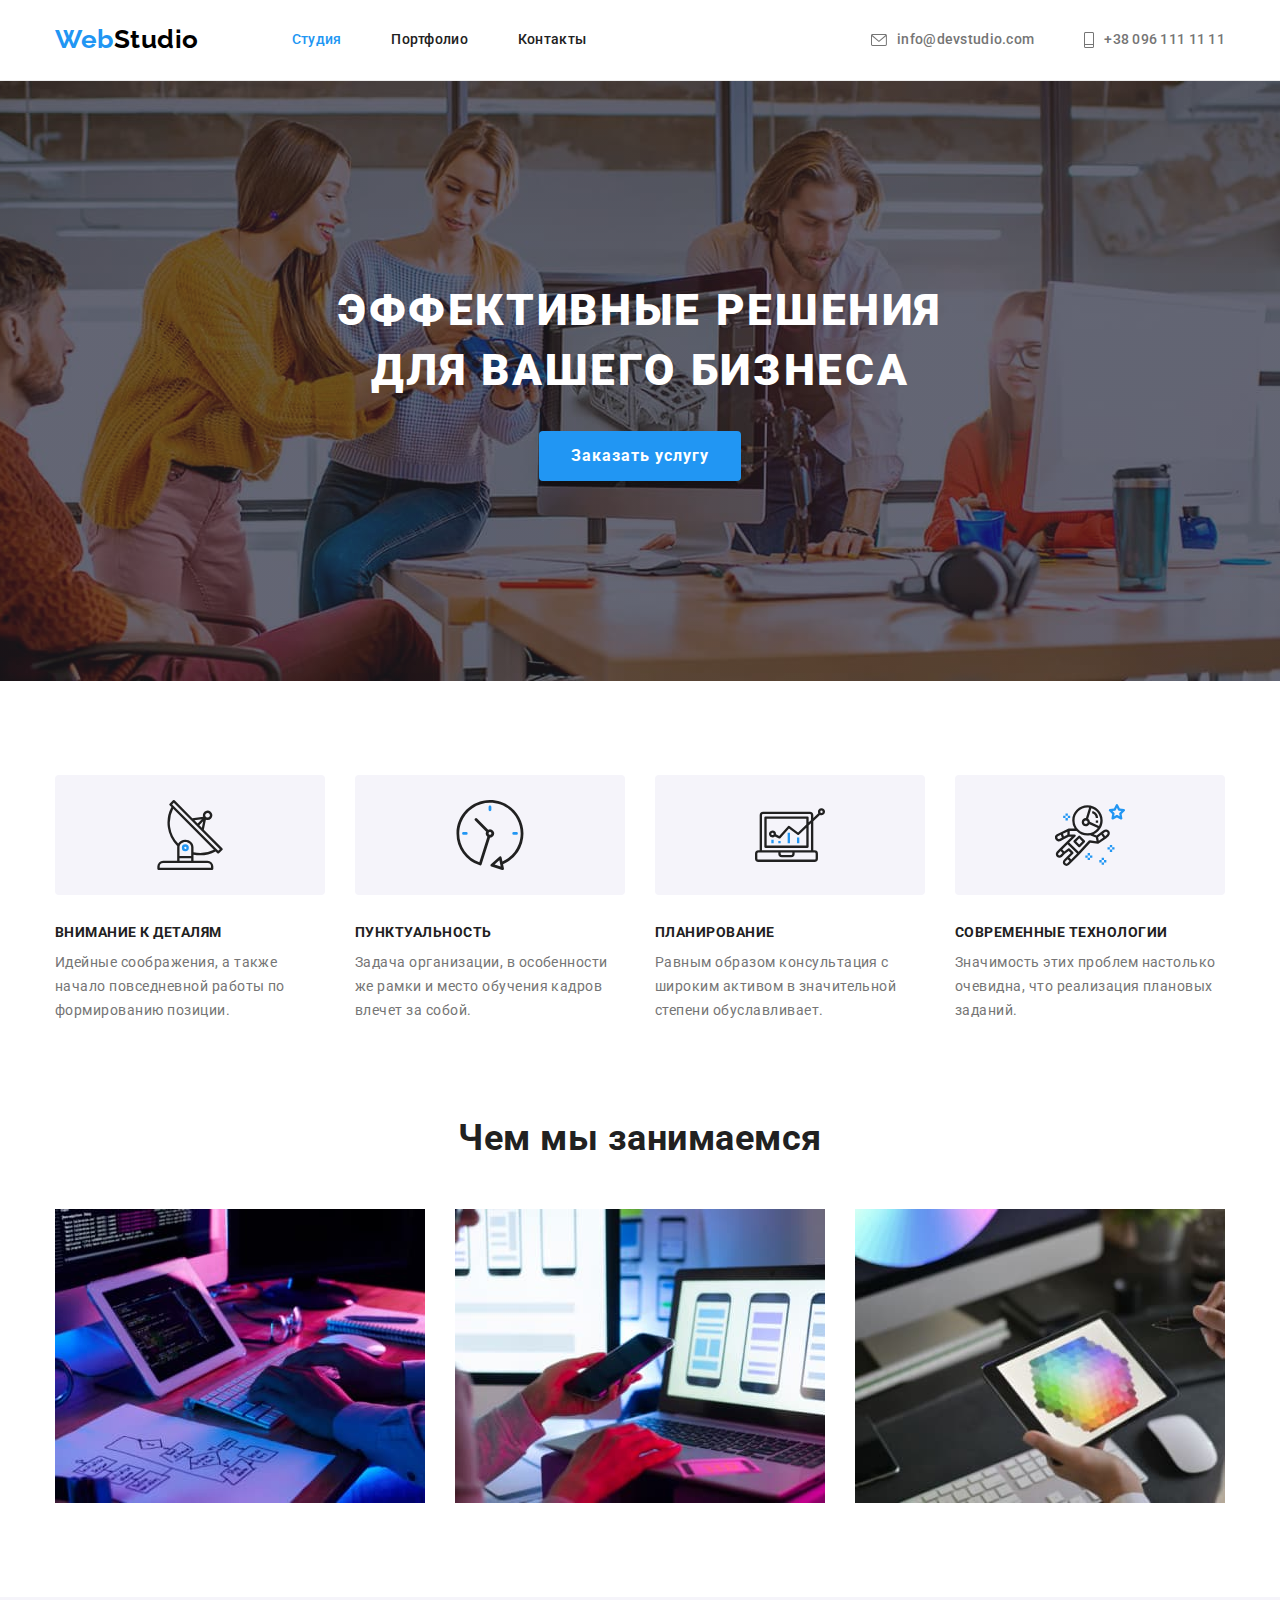
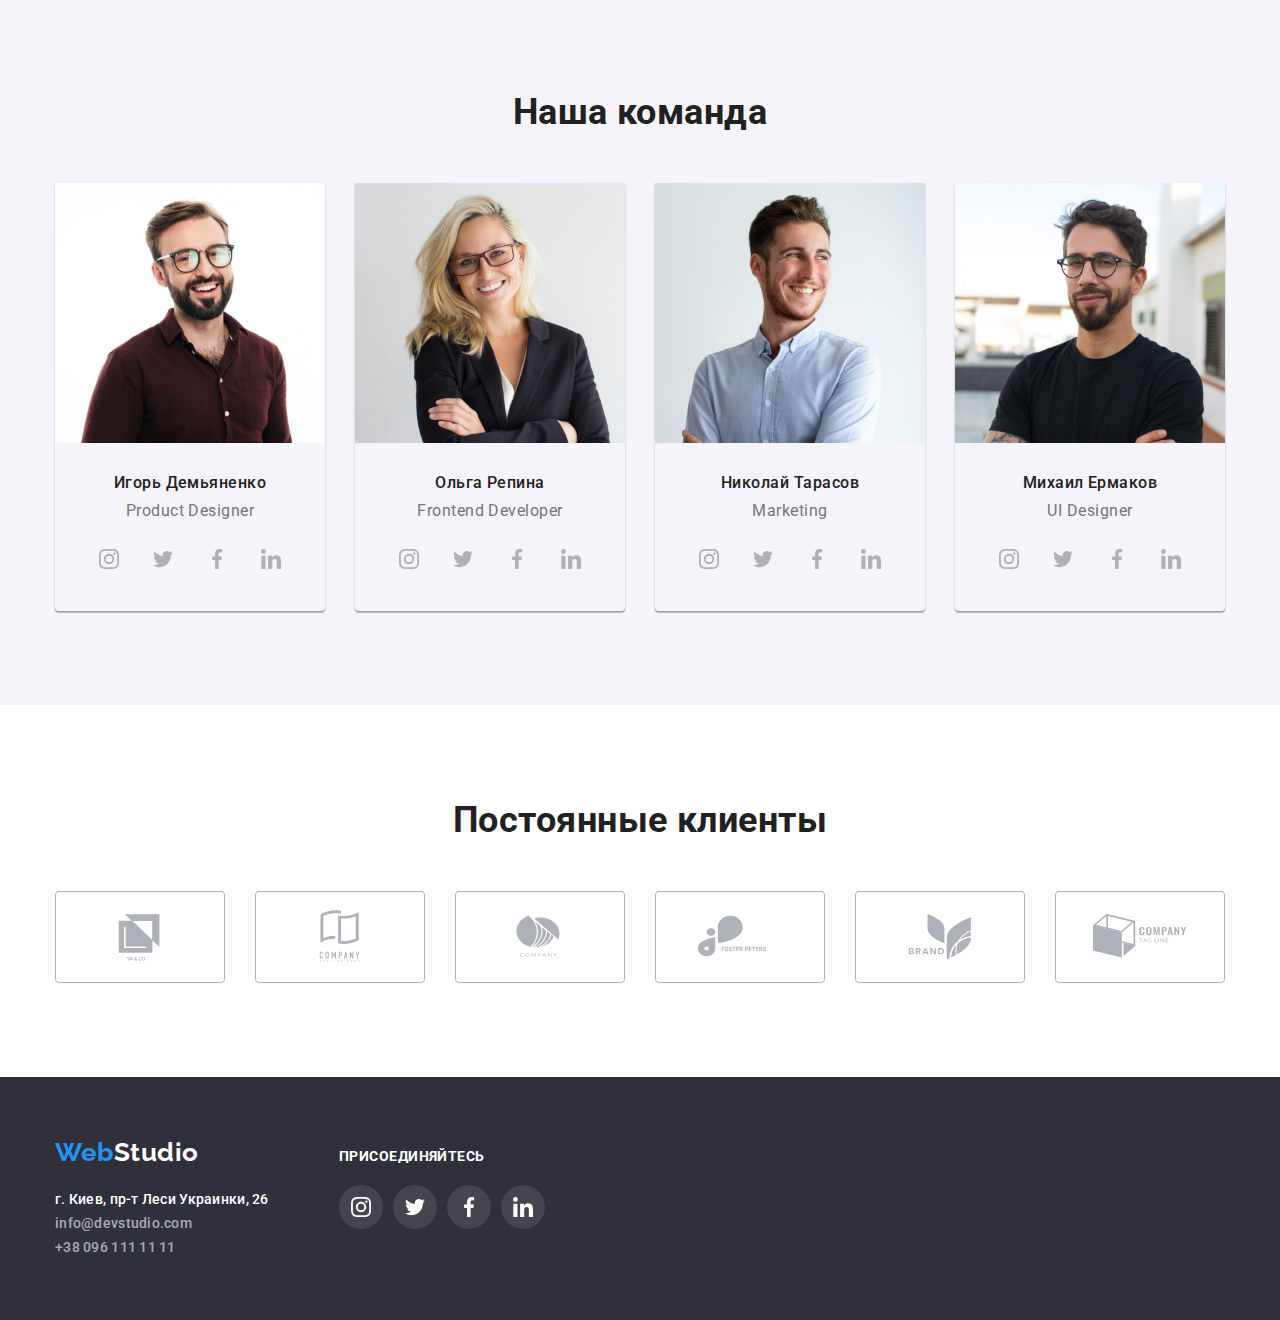
==== index.html @ b3d47647 "Додано файли з попередньої роботи" ====
<!DOCTYPE html>
<html lang="ru">
  <head>
    <meta charset="UTF-8" />
    <meta http-equiv="X-UA-Compatible" content="IE=edge" />
    <meta name="viewport" content="width=device-width, initial-scale=1.0" />
    <title>Web Studio</title>
    <link rel="preconnect" href="https://fonts.googleapis.com" crossorigin />
    <link rel="preconnect" href="https://fonts.gstatic.com" crossorigin />
    <link
      rel="stylesheet"
      href="https://cdnjs.cloudflare.com/ajax/libs/modern-normalize/1.1.0/modern-normalize.min.css"
    />
    <link
      href="https://fonts.googleapis.com/css2?family=Raleway:wght@700&family=Roboto:wght@400;500;700;900&display=swap"
      rel="stylesheet"
    />
    <link rel="stylesheet" href="./css/styles.css" />
  </head>
  <body>
    <!-- HEADER -->
    <header class="header">
      <div class="header-container container">
        <a href="./index.html" class="logo link"
          ><span class="logo-text">Web</span>Studio</a
        >
        <nav class="nav">
          <ul class="nav-list list">
            <li class="nav-item">
              <a href="./index.html" class="nav-link link current">Студия</a>
            </li>
            <li class="nav-item">
              <a href="./portfolio.html" class="nav-link link">Портфолио</a>
            </li>
            <li class="nav-item">
              <a href="" class="nav-link link">Контакты</a>
            </li>
          </ul>
        </nav>
        <ul class="contacts-list list">
          <li class="contacts-item">
            <a href="mailto:info@devstudio.com" class="contacts-link link">
              <svg class="contacts-icon" width="16" height="12">
                <use href="./images/sprite.svg#icon-envelope"></use></svg
              >info@devstudio.com</a
            >
          </li>
          <li class="contacts-item">
            <a href="tel:+380961111111" class="contacts-link link">
              <svg class="contacts-icon" width="10" height="16">
                <use href="./images/sprite.svg#icon-phone"></use>
              </svg>
              +38 096 111 11 11</a
            >
          </li>
        </ul>
      </div>
    </header>
    <!-- MAIN -->
    <main>
      <!-- Hero -->
      <section class="hero">
        <div class="container">
          <h1 class="hero-title">Эффективные решения для вашего бизнеса</h1>
          <button type="button" class="btn hero-btn">Заказать услугу</button>
        </div>
      </section>
      <!-- Our advantages -->
      <section class="advantages section">
        <div class="advantages-container container">
          <h2 class="visually-hidden">Наши преимущества</h2>
          <ul class="advantages-list list">
            <li class="advantages-item">
              <div class="thumb-icon">
                <svg width="70" height="70">
                  <use href="./images/sprite.svg#icon-antenna"></use>
                </svg>
              </div>
              <h3 class="advantages-item-title">Внимание к деталям</h3>
              <p class="advantages-item-text">
                Идейные соображения, а также начало повседневной работы по
                формированию позиции.
              </p>
            </li>
            <li class="advantages-item">
              <div class="thumb-icon">
                <svg width="70" height="70">
                  <use href="./images/sprite.svg#icon-clock"></use>
                </svg>
              </div>
              <h3 class="advantages-item-title">Пунктуальность</h3>
              <p class="advantages-item-text">
                Задача организации, в особенности же рамки и место обучения
                кадров влечет за собой.
              </p>
            </li>
            <li class="advantages-item">
              <div class="thumb-icon">
                <svg width="70" height="70">
                  <use href="./images/sprite.svg#icon-diagram"></use>
                </svg>
              </div>
              <h3 class="advantages-item-title">Планирование</h3>
              <p class="advantages-item-text">
                Равным образом консультация с широким активом в значительной
                степени обуславливает.
              </p>
            </li>
            <li class="advantages-item">
              <div class="thumb-icon">
                <svg width="70" height="70">
                  <use href="./images/sprite.svg#icon-astronaut"></use>
                </svg>
              </div>
              <h3 class="advantages-item-title">Современные технологии</h3>
              <p class="advantages-item-text">
                Значимость этих проблем настолько очевидна, что реализация
                плановых заданий.
              </p>
            </li>
          </ul>
        </div>
      </section>
      <!--What we do -->
      <section class="work section">
        <div class="container">
          <h2 class="work-title">Чем мы занимаемся</h2>
          <ul class="work-list list">
            <li class="work-list-item">
              <img
                src="./images/what-we-do/box1.jpg"
                alt="Програмирование на планшете"
                width="370"
                height="294"
              />
            </li>
            <li class="work-list-item">
              <img
                src="./images/what-we-do/box2.jpg"
                alt="Програмирование на ноутбуке"
                width="370"
                height="294"
              />
            </li>
            <li class="work-list-item">
              <img
                src="./images/what-we-do/box3.jpg"
                alt="Выбор цвета на планшете"
                width="370"
                height="294"
              />
            </li>
          </ul>
        </div>
      </section>
      <!-- Our team -->
      <section class="team section">
        <div class="container">
          <h2 class="team-title">Наша команда</h2>
          <ul class="team-list list">
            <li class="team-list-item">
              <img
                src="./images/our-team/team1.jpg"
                alt="Игорь Демьяненко"
                width="270"
                height="260"
              />
              <div class="team-item-contant">
                <h3 class="team-item-title">Игорь Демьяненко</h3>
                <p lang="en" class="team-item-text">Product Designer</p>
                <ul class="social-list list">
                  <li class="social-item">
                    <a href="" class="social-link">
                      <svg class="team-social-icon" width="20" height="20">
                        <use href="./images/sprite.svg#icon-instagram"></use>
                      </svg>
                    </a>
                  </li>
                  <li class="social-item">
                    <a href="" class="social-link">
                      <svg class="team-social-icon" width="20" height="20">
                        <use href="./images/sprite.svg#icon-twitter"></use>
                      </svg>
                    </a>
                  </li>
                  <li class="social-item">
                    <a href="" class="social-link">
                      <svg class="team-social-icon" width="20" height="20">
                        <use href="./images/sprite.svg#icon-facebook"></use>
                      </svg>
                    </a>
                  </li>
                  <li class="social-item">
                    <a href="" class="social-link">
                      <svg class="team-social-icon" width="20" height="20">
                        <use href="./images/sprite.svg#icon-linkedin"></use>
                      </svg>
                    </a>
                  </li>
                </ul>
              </div>
            </li>
            <li class="team-list-item">
              <img
                src="./images/our-team/team2.jpg"
                alt="Ольга Репина"
                width="270"
                height="260"
              />
              <div class="team-item-contant">
                <h3 class="team-item-title">Ольга Репина</h3>
                <p lang="en" class="team-item-text">Frontend Developer</p>
                <ul class="social-list list">
                  <li class="social-item">
                    <a href="" class="social-link">
                      <svg class="team-social-icon" width="20" height="20">
                        <use href="./images/sprite.svg#icon-instagram"></use>
                      </svg>
                    </a>
                  </li>
                  <li class="social-item">
                    <a href="" class="social-link">
                      <svg class="team-social-icon" width="20" height="20">
                        <use href="./images/sprite.svg#icon-twitter"></use>
                      </svg>
                    </a>
                  </li>
                  <li class="social-item">
                    <a href="" class="social-link">
                      <svg class="team-social-icon" width="20" height="20">
                        <use href="./images/sprite.svg#icon-facebook"></use>
                      </svg>
                    </a>
                  </li>
                  <li class="social-item">
                    <a href="" class="social-link">
                      <svg class="team-social-icon" width="20" height="20">
                        <use href="./images/sprite.svg#icon-linkedin"></use>
                      </svg>
                    </a>
                  </li>
                </ul>
              </div>
            </li>
            <li class="team-list-item">
              <img
                src="./images/our-team/team3.jpg"
                alt="Николай Тарасов"
                width="270"
                height="260"
              />
              <div class="team-item-contant">
                <h3 class="team-item-title">Николай Тарасов</h3>
                <p lang="en" class="team-item-text">Marketing</p>
                <ul class="social-list list">
                  <li class="social-item">
                    <a href="" class="social-link">
                      <svg class="team-social-icon" width="20" height="20">
                        <use href="./images/sprite.svg#icon-instagram"></use>
                      </svg>
                    </a>
                  </li>
                  <li class="social-item">
                    <a href="" class="social-link">
                      <svg class="team-social-icon" width="20" height="20">
                        <use href="./images/sprite.svg#icon-twitter"></use>
                      </svg>
                    </a>
                  </li>
                  <li class="social-item">
                    <a href="" class="social-link">
                      <svg class="team-social-icon" width="20" height="20">
                        <use href="./images/sprite.svg#icon-facebook"></use>
                      </svg>
                    </a>
                  </li>
                  <li class="social-item">
                    <a href="" class="social-link">
                      <svg class="team-social-icon" width="20" height="20">
                        <use href="./images/sprite.svg#icon-linkedin"></use>
                      </svg>
                    </a>
                  </li>
                </ul>
              </div>
            </li>
            <li class="team-list-item">
              <img
                src="./images/our-team/team4.jpg"
                alt="Михаил Ермаков"
                width="270"
                height="260"
              />
              <div class="team-item-contant">
                <h3 class="team-item-title">Михаил Ермаков</h3>
                <p lang="en" class="team-item-text">UI Designer</p>
                <ul class="social-list list">
                  <li class="social-item">
                    <a href="" class="social-link">
                      <svg class="team-social-icon" width="20" height="20">
                        <use href="./images/sprite.svg#icon-instagram"></use>
                      </svg>
                    </a>
                  </li>
                  <li class="social-item">
                    <a href="" class="social-link">
                      <svg class="team-social-icon" width="20" height="20">
                        <use href="./images/sprite.svg#icon-twitter"></use>
                      </svg>
                    </a>
                  </li>
                  <li class="social-item">
                    <a href="" class="social-link">
                      <svg class="team-social-icon" width="20" height="20">
                        <use href="./images/sprite.svg#icon-facebook"></use>
                      </svg>
                    </a>
                  </li>
                  <li class="social-item">
                    <a href="" class="social-link">
                      <svg class="team-social-icon" width="20" height="20">
                        <use href="./images/sprite.svg#icon-linkedin"></use>
                      </svg>
                    </a>
                  </li>
                </ul>
              </div>
            </li>
          </ul>
        </div>
      </section>
      <!-- Clients -->
      <section class="clients section">
        <div class="container">
          <h2 class="clients-title">Постоянные клиенты</h2>
          <ul class="clients-list list">
            <li class="clients-item">
              <a href="" class="clients-link link">
                <svg class="clients-icon" width="106" height="60">
                  <use href="./images/sprite.svg#client1"></use>
                </svg>
              </a>
            </li>
            <li class="clients-item">
              <a href="" class="clients-link link">
                <svg class="clients-icon" width="106" height="60">
                  <use href="./images/sprite.svg#client2"></use>
                </svg>
              </a>
            </li>
            <li class="clients-item">
              <a href="" class="clients-link link">
                <svg class="clients-icon" width="106" height="60">
                  <use href="./images/sprite.svg#client3"></use>
                </svg>
              </a>
            </li>
            <li class="clients-item">
              <a href="" class="clients-link link">
                <svg class="clients-icon" width="106" height="60">
                  <use href="./images/sprite.svg#client4"></use>
                </svg>
              </a>
            </li>
            <li class="clients-item">
              <a href="" class="clients-link link">
                <svg class="clients-icon" width="106" height="60">
                  <use href="./images/sprite.svg#client5"></use>
                </svg>
              </a>
            </li>
            <li class="clients-item">
              <a href="" class="clients-link link">
                <svg class="clients-icon" width="106" height="60">
                  <use href="./images/sprite.svg#client6"></use>
                </svg>
              </a>
            </li>
          </ul>
        </div>
      </section>
    </main>
    <!-- FOOTER -->
    <footer class="footer">
      <div class="footer-container container">
        <div class="logo-address">
          <a href="./index.html" class="logo logo-footer link"
            ><span class="logo-text">Web</span>Studio</a
          >
          <address class="address">
            <ul class="address-list list">
              <li class="address-item">
                <a
                  href="https://goo.gl/maps/xPSwr2SGFZyQGNAF9"
                  target="_blank"
                  rel="noopener noreferrer nofollow"
                  class="address-link map link"
                  >г. Киев, пр-т Леси Украинки, 26</a
                >
              </li>
              <li class="address-item">
                <a href="mailto:info@devstudio.com" class="address-link link"
                  >info@devstudio.com</a
                >
              </li>
              <li class="address-item">
                <a href="tel:+380961111111" class="address-link link"
                  >+38 096 111 11 11</a
                >
              </li>
            </ul>
          </address>
        </div>
        <div class="join-us">
          <h2 class="join-title">присоединяйтесь</h2>
          <ul class="join-list list">
            <li class="join-item">
              <a href="" class="join-link">
                <svg width="20" height="20">
                  <use href="./images/sprite.svg#icon-instagram"></use>
                </svg>
              </a>
            </li>
            <li class="join-item">
              <a href="" class="join-link">
                <svg width="20" height="20">
                  <use href="./images/sprite.svg#icon-twitter"></use>
                </svg>
              </a>
            </li>
            <li class="join-item">
              <a href="" class="join-link">
                <svg width="20" height="20">
                  <use href="./images/sprite.svg#icon-facebook"></use>
                </svg>
              </a>
            </li>
            <li class="join-item">
              <a href="" class="join-link">
                <svg width="20" height="20">
                  <use href="./images/sprite.svg#icon-linkedin"></use>
                </svg>
              </a>
            </li>
          </ul>
        </div>
      </div>
    </footer>
  </body>
</html>
---- css/styles.css ----
/* COMMON CSS */
:root {
  --primary-text-color: #757575;
  --tittle-text-color: #212121;
  --accent-color: #2196f3;
  --primary-color: #ffffff;
  --primary-bg-color: #ffffff;
  --secondary-bg-color: #2f303a;
  --btn-hover-bgcolor: #188ce8;
  --gallery-item-border-color: #eeeeee;
  --gallery-filter-bg-color: #f5f4fa;
  --team-bg-color: #f5f4fa;
  --header-border-color: #ececec;
  --hero-btn-shadow: rgba(0, 0, 0, 0.15);
  --team-item-shadow: 0px 1px 3px rgba(0, 0, 0, 0.12),
    0px 1px 1px rgba(0, 0, 0, 0.14), 0px 2px 1px rgba(0, 0, 0, 0.2);
}
body {
  background-color: var(--primary-bg-color);
  color: var(--primary-text-color);
  font-family: Roboto, sans-serif;
  letter-spacing: 0.03em;
}
h1,
h2,
h3,
h4,
h5,
h6,
p {
  margin: 0;
}
img {
  display: block;
  max-width: 100%;
}
.list {
  margin: 0;
  padding: 0;

  list-style: none;
}
.link {
  text-decoration: none;

  font-weight: 500;
  font-size: 14px;
  line-height: 1.14;
  letter-spacing: 0.02em;
}
.visually-hidden {
  position: absolute;
  width: 1px;
  height: 1px;
  margin: -1px;
  border: 0;
  padding: 0;
  white-space: nowrap;
  clip-path: inset(100%);
  clip: rect(0 0 0 0);
  overflow: hidden;
}
.container {
  width: 1200px;
  margin: 0 auto;
  padding-left: 15px;
  padding-right: 15px;
}
.section {
  padding-top: 94px;
  padding-bottom: 94px;
}
/* BUTTON CSS */
.btn {
  border: 0;
  font-family: inherit;
  background-color: var(--accent-color);
  color: var(--primary-color);

  font-weight: 700;
  font-size: 16px;
  line-height: 1.88;
  letter-spacing: 0.06em;

  cursor: pointer;
}
.btn:hover,
.btn:focus {
  background-color: var(--btn-hover-bgcolor);
}
/* ----------- HEADER ------------*/
.header {
  border-bottom: 1px solid var(--header-border-color);
}
.header-container {
  display: flex;
  align-items: center;
}

/* ----------- LOGO ------------*/
.logo {
  display: block;
  padding-top: 24px;
  padding-bottom: 25px;

  font-family: 'Raleway', sans-serif;
  color: #000000;
  font-weight: 700;
  font-size: 26px;
  line-height: 1.19;
}
.logo-text {
  color: var(--accent-color);
}
.logo:hover,
.logo:focus {
  color: var(--accent-color);
}
/* ----------- nav-list ------------*/
.nav {
  margin-left: 93px;
}
.nav-list {
  display: flex;
}
.nav-item:not(:last-child) {
  margin-right: 50px;
}
.nav-link {
  display: block;
  padding-top: 32px;
  padding-bottom: 32px;
  color: var(--tittle-text-color);
}
.nav-link:hover,
.nav-link:focus {
  color: var(--accent-color);
}
.nav-link.current {
  color: var(--accent-color);
}
/* ----------- contacts-list ------------*/
.contacts-list {
  display: flex;
  margin-left: auto;
}
.contacts-item:not(:last-child) {
  margin-right: 50px;
}
.contacts-link {
  display: flex;
  align-items: center;
  padding-top: 32px;
  padding-bottom: 32px;
  color: var(--primary-text-color);
}
.contacts-link:hover,
.contacts-link:focus {
  color: var(--accent-color);
}
.contacts-icon {
  fill: currentColor;
  margin-right: 10px;
}
/* ----------- HERO ------------*/
.hero-btn {
  display: inline-block;
  min-width: 200px;
  border-radius: 4px;
  padding: 10px 32px;

  box-shadow: 0px 4px 4px var(--hero-btn-shadow);
}
.hero {
  max-width: 1600px;
  height: 600px;
  margin: 0 auto;
  padding-top: 200px;
  padding-bottom: 200px;
  text-align: center;

  background-color: #c4c4c4;
  background-image: linear-gradient(
      rgba(47, 48, 58, 0.4),
      rgba(47, 48, 58, 0.4)
    ),
    url(../images/hero-bg.jpg);
  background-repeat: no-repeat;
  background-position: center;
  background-size: cover;
}
.hero-title {
  display: block;
  width: 696px;
  margin-bottom: 30px;
  margin-left: auto;
  margin-right: auto;

  color: var(--primary-color);
  font-weight: 900;
  font-size: 44px;
  line-height: 1.36;
  letter-spacing: 0.06em;
  text-transform: uppercase;
}
/* ----------- ADVANTAGES ------------*/
.advantages-list {
  display: flex;
}
.advantages-item {
  flex-basis: calc(100% / 4);
}
.advantages-item:not(:last-child) {
  margin-right: 30px;
}
.advantages-item-title {
  margin-bottom: 10px;

  color: var(--tittle-text-color);
  font-weight: 700;
  font-size: 14px;
  line-height: 1.14;
  text-transform: uppercase;
}
.advantages-item-text {
  font-size: 14px;
  line-height: 1.71;
}
.thumb-icon {
  display: flex;
  width: 270px;
  height: 120px;
  margin-bottom: 30px;

  background: #f5f4fa;
  border-radius: 4px;
}
.thumb-icon {
  display: flex;
  align-items: center;
  justify-content: center;
}
/* ----------- WHAT WE DO ------------*/
.work.section {
  padding-top: 0px;
}
.work-list {
  display: flex;
}
.work-list-item {
  flex-basis: calc(100% / 3);
}
.work-list-item:not(:last-child) {
  margin-right: 30px;
}
.work-title {
  margin-bottom: 50px;
  text-align: center;

  color: var(--tittle-text-color);
  font-weight: 700;
  font-size: 36px;
  line-height: 1.17;
}
/* ----------- OUR TEAM ------------*/
.team {
  background-color: var(--team-bg-color);
}
.team-list {
  display: flex;
}
.team-item-contant {
  /* padding: 30px 32px; */
  padding-top: 30px;
  padding-bottom: 30px;
}
.team-list-item {
  flex-basis: calc(100% / 4);
  border-radius: 0px 0px 4px 4px;

  box-shadow: var(--team-item-shadow);
}
.team-list-item:not(:last-child) {
  margin-right: 30px;
}
.team-title {
  margin-bottom: 50px;
  text-align: center;

  color: var(--tittle-text-color);
  font-weight: 700;
  font-size: 36px;
  line-height: 1.17;
}
.team-item-title {
  margin-bottom: 10px;
  text-align: center;

  color: var(--tittle-text-color);
  font-weight: 500;
  font-size: 16px;
  line-height: 1.19;
}
.team-item-text {
  margin-bottom: 16px;

  font-size: 16px;
  line-height: 1.17;
  text-align: center;
}
.social-list {
  display: flex;
  justify-content: center;
}
.social-item:not(:last-child) {
  margin-right: 10px;
}
.social-link {
  display: flex;
  align-items: center;
  justify-content: center;
  width: 44px;
  height: 44px;
  border-radius: 50%;

  fill: #afb1b8;
  border-color: var(--primary-bg-color);
}

.social-link:hover,
.social-link:focus {
  background-color: var(--accent-color);
  fill: var(--primary-color);
}

/* ----------- CLIENTS ------------*/
.clients {
  background-color: var(--primary-bg-color);
}
.clients-title {
  margin-bottom: 50px;
  text-align: center;

  color: var(--tittle-text-color);
  font-weight: 700;
  font-size: 36px;
  line-height: 1.17;
  text-align: center;
}
.clients-item:not(:last-child) {
  margin-right: 30px;
}
.clients-list {
  display: flex;
}
.clients-link {
  display: flex;
  align-items: center;
  justify-content: center;
  width: 170px;
  height: 92px;

  border: 1px solid #afb1b8;
  border-radius: 4px;
  fill: #afb1b8;
}
.clients-link:hover,
.clients-link:focus {
  border-color: var(--accent-color);
  fill: var(--accent-color);
}

/* ----------- FOOTER ------------*/
.footer {
  padding-top: 60px;
  padding-bottom: 60px;

  background-color: var(--secondary-bg-color);
}
.footer-container {
  display: flex;
  align-items: baseline;
}
.logo-footer {
  display: inline-block;
  margin-bottom: 20px;
  padding: 0;

  color: var(--primary-color);
}
.address-link {
  font-style: normal;
  color: rgba(255, 255, 255, 0.6);

  line-height: 1.71;
}
.address-link.map {
  color: var(--primary-color);
}
.address-link:hover,
.address-link:focus {
  color: var(--accent-color);
}
.join-us {
  display: block;
  min-width: 206px;
  margin-left: 70px;
}
.join-list {
  display: flex;
}
.join-item:not(:last-child) {
  margin-right: 10px;
}
.join-title {
  margin-bottom: 20px;

  color: var(--primary-color);
  font-weight: 700;
  font-size: 14px;
  line-height: 1.14;
  text-transform: uppercase;
}
.join-link {
  display: flex;
  align-items: center;
  justify-content: center;
  width: 44px;
  height: 44px;
  border-radius: 50%;

  background: rgba(255, 255, 255, 0.1);
  fill: var(--primary-color);
}
.join-link:hover,
.join-link:focus {
  background-color: var(--accent-color);
}

/* ----------- PORTFOLIO ------------*/
.filter-btn {
  display: inline-block;
  padding: 6px 22px;
  border-radius: 4px;

  background-color: var(--gallery-filter-bg-color);
  color: var(--tittle-text-color);
  font-weight: 500;
  line-height: 1.62;
  letter-spacing: 0.03em;

  border: none;
}
.filter-item:not(:last-child) {
  margin-right: 8px;
}
.filter-btn:hover,
.filter-btn:focus {
  box-shadow: 0px 3px 1px rgba(0, 0, 0, 0.1), 0px 1px 2px rgba(0, 0, 0, 0.08),
    0px 2px 2px rgba(0, 0, 0, 0.12);
}
.filter-btn:hover,
.filter-btn:focus {
  background-color: var(--accent-color);
  color: var(--primary-color);
}
.filter-btn.active {
  background-color: var(--accent-color);
  color: var(--primary-color);
}
.filter-list {
  display: flex;
  justify-content: center;
  margin-bottom: 50px;
}
.gallery-list {
  display: flex;
  flex-wrap: wrap;
  margin-top: -30px;
  margin-left: -30px;
}
.gallery-item {
  flex-basis: calc(100% / 3 - 30px);
  margin-top: 30px;
  margin-left: 30px;
}
.gallery-item:hover,
.gallery-item:focus {
  box-shadow: 0px 1px 1px rgba(0, 0, 0, 0.12), 0px 4px 4px rgba(0, 0, 0, 0.06),
    1px 4px 6px rgba(0, 0, 0, 0.16);
}
.item-contant {
  padding: 20px 24px;

  border-left: 1px solid var(--gallery-item-border-color);
  border-right: 1px solid var(--gallery-item-border-color);
  border-bottom: 1px solid var(--gallery-item-border-color);
}
.gallery-link:hover,
.gallery-link:focus {
  background-color: var(--accent-color);
}
.gallery-item-title {
  margin-bottom: 4px;

  color: var(--tittle-text-color);
  font-weight: 700;
  font-size: 18px;
  line-height: 2;
  letter-spacing: 0.06em;
}
.gallery-item-text {
  color: var(--primary-text-color);
  font-weight: 400;
  font-size: 16px;
  line-height: 1.88;
}
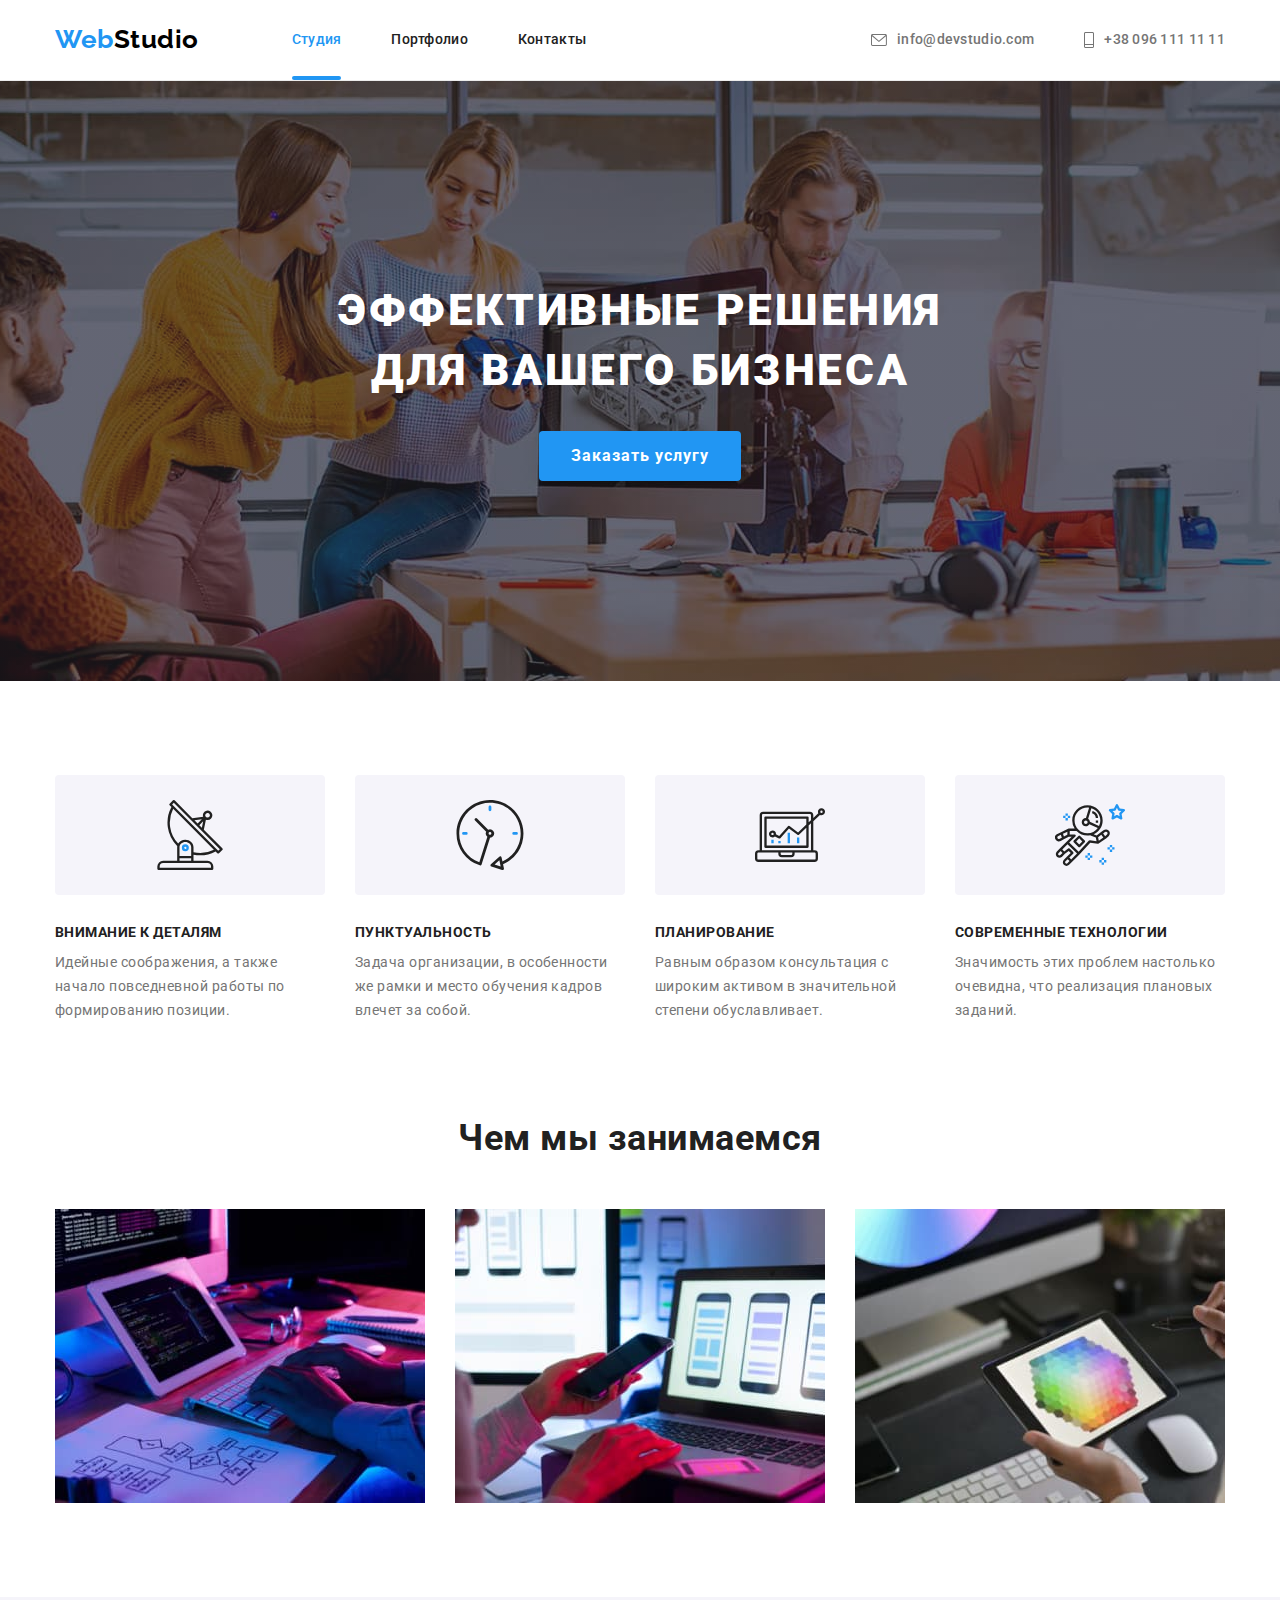
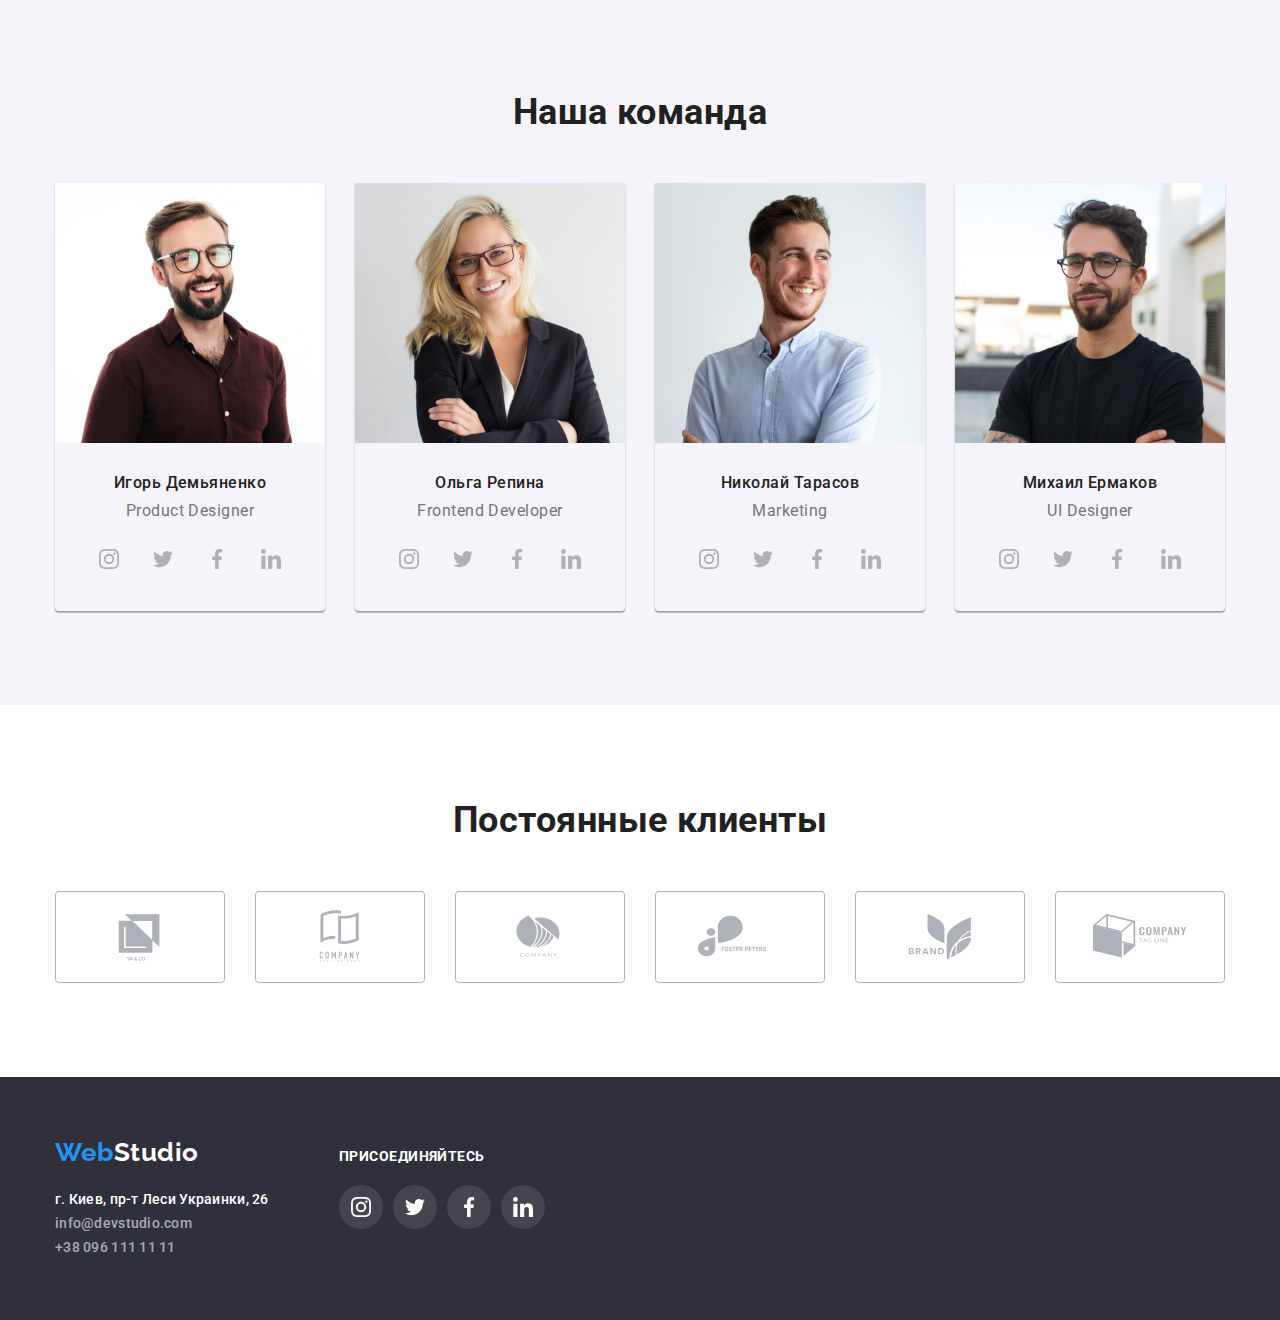
==== commit faccb829: "Задано transition" ====
--- a/index.html
+++ b/index.html
@@ -446,5 +446,6 @@
         </div>
       </div>
     </footer>
+    <script src="./js/modal.js"></script>
   </body>
 </html>
--- a/css/styles.css
+++ b/css/styles.css
@@ -83,6 +83,7 @@
   letter-spacing: 0.06em;
 
   cursor: pointer;
+  transition: background-color 250ms cubic-bezier(0.4, 0, 0.2, 1);
 }
 .btn:hover,
 .btn:focus {
@@ -108,6 +109,8 @@
   font-weight: 700;
   font-size: 26px;
   line-height: 1.19;
+
+  transition: color 250ms cubic-bezier(0.4, 0, 0.2, 1);
 }
 .logo-text {
   color: var(--accent-color);
@@ -127,10 +130,24 @@
   margin-right: 50px;
 }
 .nav-link {
+  position: relative;
   display: block;
   padding-top: 32px;
   padding-bottom: 32px;
   color: var(--tittle-text-color);
+
+  transition: color 250ms cubic-bezier(0.4, 0, 0.2, 1);
+}
+.nav-link.current::after {
+  content: '';
+  position: absolute;
+  display: block;
+  width: 100%;
+  height: 4px;
+  bottom: 0;
+
+  background-color: var(--accent-color);
+  border-radius: 2px;
 }
 .nav-link:hover,
 .nav-link:focus {
@@ -153,6 +170,8 @@
   padding-top: 32px;
   padding-bottom: 32px;
   color: var(--primary-text-color);
+
+  transition: color 250ms cubic-bezier(0.4, 0, 0.2, 1);
 }
 .contacts-link:hover,
 .contacts-link:focus {
@@ -325,6 +344,9 @@
 
   fill: #afb1b8;
   border-color: var(--primary-bg-color);
+
+  transition: background-color 250ms cubic-bezier(0.4, 0, 0.2, 1),
+    fill 250ms cubic-bezier(0.4, 0, 0.2, 1);
 }
 
 .social-link:hover,
@@ -363,6 +385,9 @@
   border: 1px solid #afb1b8;
   border-radius: 4px;
   fill: #afb1b8;
+
+  transition: border-color 250ms cubic-bezier(0.4, 0, 0.2, 1),
+    fill 250ms cubic-bezier(0.4, 0, 0.2, 1);
 }
 .clients-link:hover,
 .clients-link:focus {
@@ -393,6 +418,8 @@
   color: rgba(255, 255, 255, 0.6);
 
   line-height: 1.71;
+
+  transition: color 250ms cubic-bezier(0.4, 0, 0.2, 1);
 }
 .address-link.map {
   color: var(--primary-color);
@@ -431,6 +458,8 @@
 
   background: rgba(255, 255, 255, 0.1);
   fill: var(--primary-color);
+
+  transition: background-color 250ms cubic-bezier(0.4, 0, 0.2, 1);
 }
 .join-link:hover,
 .join-link:focus {
@@ -450,19 +479,20 @@
   letter-spacing: 0.03em;
 
   border: none;
+
+  transition: color 250ms cubic-bezier(0.4, 0, 0.2, 1),
+    background-color 250ms cubic-bezier(0.4, 0, 0.2, 1),
+    box-shadow 250ms cubic-bezier(0.4, 0, 0.2, 1);
 }
 .filter-item:not(:last-child) {
   margin-right: 8px;
-}
-.filter-btn:hover,
-.filter-btn:focus {
-  box-shadow: 0px 3px 1px rgba(0, 0, 0, 0.1), 0px 1px 2px rgba(0, 0, 0, 0.08),
-    0px 2px 2px rgba(0, 0, 0, 0.12);
 }
 .filter-btn:hover,
 .filter-btn:focus {
   background-color: var(--accent-color);
   color: var(--primary-color);
+  box-shadow: 0px 3px 1px rgba(0, 0, 0, 0.1), 0px 1px 2px rgba(0, 0, 0, 0.08),
+    0px 2px 2px rgba(0, 0, 0, 0.12);
 }
 .filter-btn.active {
   background-color: var(--accent-color);
@@ -483,6 +513,8 @@
   flex-basis: calc(100% / 3 - 30px);
   margin-top: 30px;
   margin-left: 30px;
+
+  transition: box-shadow 250ms cubic-bezier(0.4, 0, 0.2, 1);
 }
 .gallery-item:hover,
 .gallery-item:focus {
@@ -495,10 +527,6 @@
   border-left: 1px solid var(--gallery-item-border-color);
   border-right: 1px solid var(--gallery-item-border-color);
   border-bottom: 1px solid var(--gallery-item-border-color);
-}
-.gallery-link:hover,
-.gallery-link:focus {
-  background-color: var(--accent-color);
 }
 .gallery-item-title {
   margin-bottom: 4px;
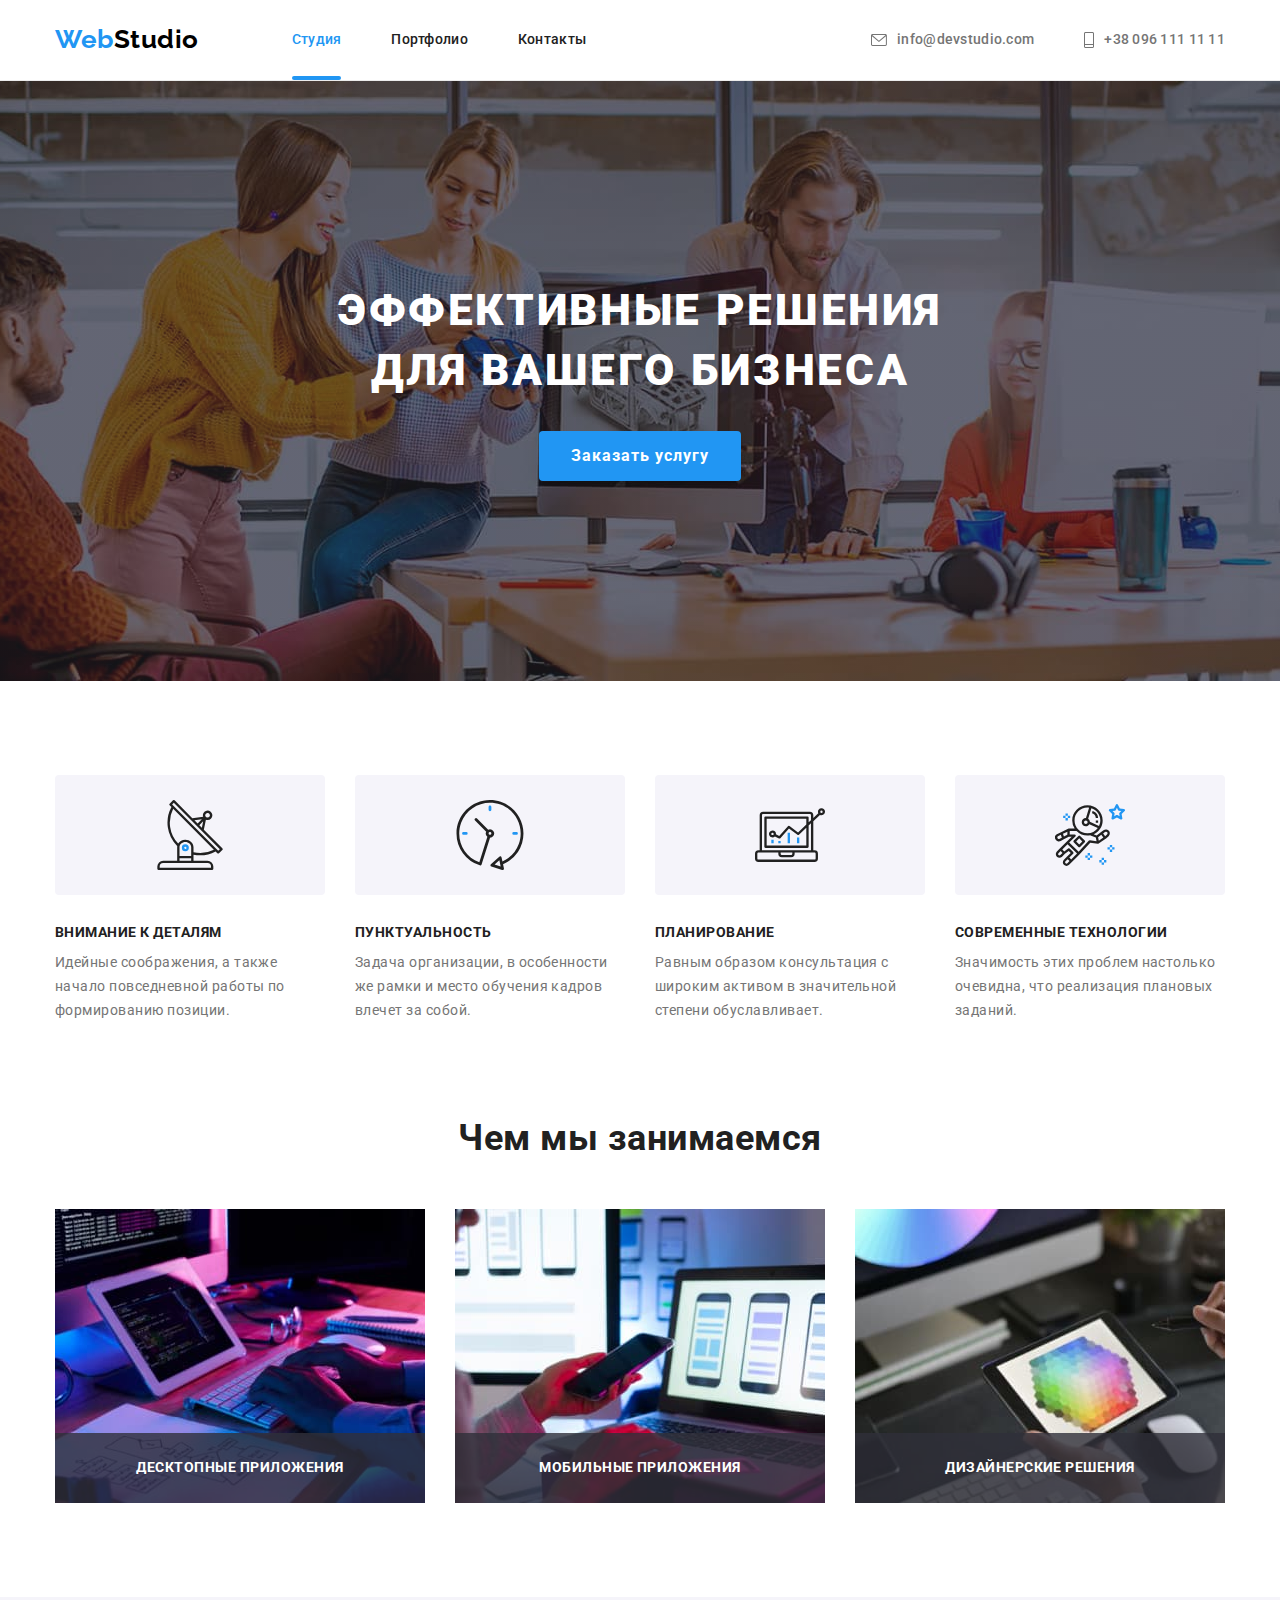
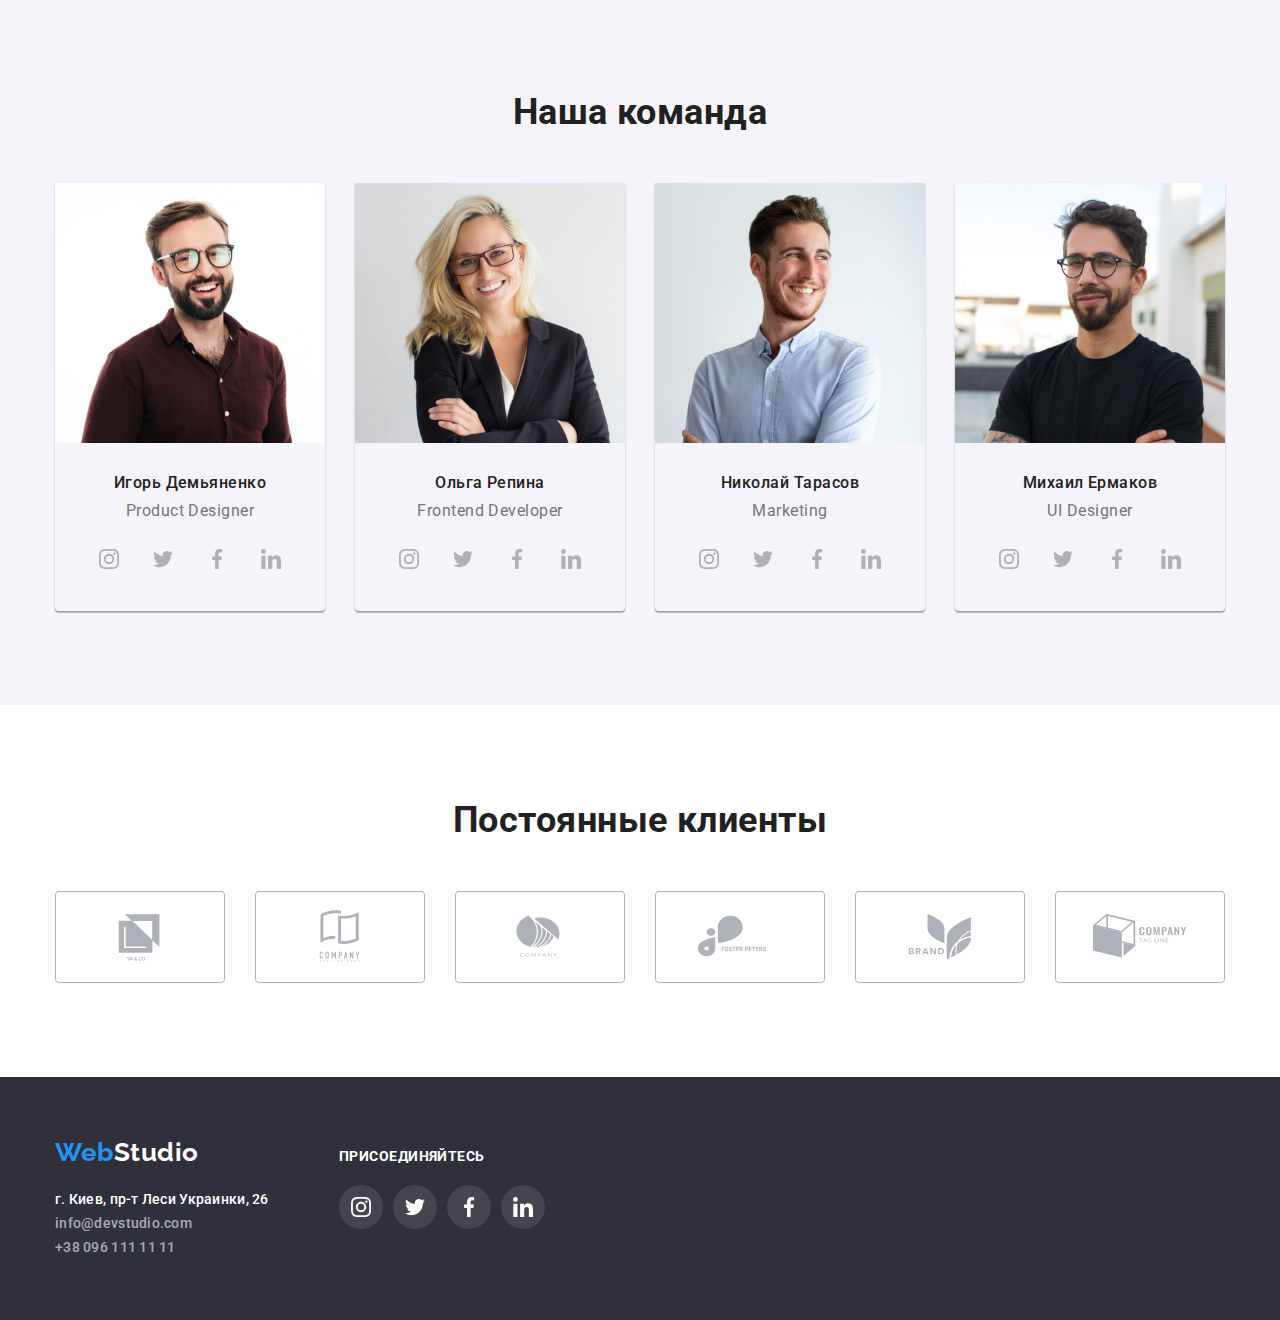
==== commit ee45fc63: "Section work text on photo" ====
--- a/index.html
+++ b/index.html
@@ -127,28 +127,37 @@
           <h2 class="work-title">Чем мы занимаемся</h2>
           <ul class="work-list list">
             <li class="work-list-item">
-              <img
-                src="./images/what-we-do/box1.jpg"
-                alt="Програмирование на планшете"
-                width="370"
-                height="294"
-              />
+              <div class="work-item-thumb">
+                <img
+                  src="./images/what-we-do/box1.jpg"
+                  alt="Програмирование на планшете"
+                  width="370"
+                  height="294"
+                />
+                <p class="work-thumb-text">Десктопные приложения</p>
+              </div>
             </li>
             <li class="work-list-item">
-              <img
-                src="./images/what-we-do/box2.jpg"
-                alt="Програмирование на ноутбуке"
-                width="370"
-                height="294"
-              />
+              <div class="work-item-thumb">
+                <img
+                  src="./images/what-we-do/box2.jpg"
+                  alt="Програмирование на ноутбуке"
+                  width="370"
+                  height="294"
+                />
+                <p class="work-thumb-text">Мобильные приложения</p>
+              </div>
             </li>
             <li class="work-list-item">
-              <img
-                src="./images/what-we-do/box3.jpg"
-                alt="Выбор цвета на планшете"
-                width="370"
-                height="294"
-              />
+              <div class="work-item-thumb">
+                <img
+                  src="./images/what-we-do/box3.jpg"
+                  alt="Выбор цвета на планшете"
+                  width="370"
+                  height="294"
+                />
+                <p class="work-thumb-text">Дизайнерские решения</p>
+              </div>
             </li>
           </ul>
         </div>
--- a/css/styles.css
+++ b/css/styles.css
@@ -10,6 +10,7 @@
   --gallery-item-border-color: #eeeeee;
   --gallery-filter-bg-color: #f5f4fa;
   --team-bg-color: #f5f4fa;
+  --timing-function: cubic-bezier(0.4, 0, 0.2, 1);
   --header-border-color: #ececec;
   --hero-btn-shadow: rgba(0, 0, 0, 0.15);
   --team-item-shadow: 0px 1px 3px rgba(0, 0, 0, 0.12),
@@ -83,7 +84,7 @@
   letter-spacing: 0.06em;
 
   cursor: pointer;
-  transition: background-color 250ms cubic-bezier(0.4, 0, 0.2, 1);
+  transition: background-color 250ms var(--timing-function);
 }
 .btn:hover,
 .btn:focus {
@@ -110,7 +111,7 @@
   font-size: 26px;
   line-height: 1.19;
 
-  transition: color 250ms cubic-bezier(0.4, 0, 0.2, 1);
+  transition: color 250ms var(--timing-function);
 }
 .logo-text {
   color: var(--accent-color);
@@ -131,16 +132,18 @@
 }
 .nav-link {
   position: relative;
+
   display: block;
   padding-top: 32px;
   padding-bottom: 32px;
   color: var(--tittle-text-color);
 
-  transition: color 250ms cubic-bezier(0.4, 0, 0.2, 1);
+  transition: color 250ms var(--timing-function);
 }
 .nav-link.current::after {
+  position: absolute;
+
   content: '';
-  position: absolute;
   display: block;
   width: 100%;
   height: 4px;
@@ -171,7 +174,7 @@
   padding-bottom: 32px;
   color: var(--primary-text-color);
 
-  transition: color 250ms cubic-bezier(0.4, 0, 0.2, 1);
+  transition: color 250ms var(--timing-function);
 }
 .contacts-link:hover,
 .contacts-link:focus {
@@ -272,6 +275,26 @@
 .work-list-item:not(:last-child) {
   margin-right: 30px;
 }
+.work-item-thumb {
+  position: relative;
+}
+.work-thumb-text {
+  position: absolute;
+  bottom: 0;
+
+  display: block;
+  width: 100%;
+  height: 70px;
+  padding: 27px 0;
+
+  font-weight: 700;
+  font-size: 14px;
+  line-height: 1.14;
+  text-align: center;
+  text-transform: uppercase;
+  color: var(--primary-color);
+  background: rgba(47, 48, 58, 0.8);
+}
 .work-title {
   margin-bottom: 50px;
   text-align: center;
@@ -345,8 +368,8 @@
   fill: #afb1b8;
   border-color: var(--primary-bg-color);
 
-  transition: background-color 250ms cubic-bezier(0.4, 0, 0.2, 1),
-    fill 250ms cubic-bezier(0.4, 0, 0.2, 1);
+  transition: background-color 250ms var(--timing-function),
+    fill 250ms var(--timing-function);
 }
 
 .social-link:hover,
@@ -386,8 +409,8 @@
   border-radius: 4px;
   fill: #afb1b8;
 
-  transition: border-color 250ms cubic-bezier(0.4, 0, 0.2, 1),
-    fill 250ms cubic-bezier(0.4, 0, 0.2, 1);
+  transition: border-color 250ms var(--timing-function),
+    fill 250ms var(--timing-function);
 }
 .clients-link:hover,
 .clients-link:focus {
@@ -419,7 +442,7 @@
 
   line-height: 1.71;
 
-  transition: color 250ms cubic-bezier(0.4, 0, 0.2, 1);
+  transition: color 250ms var(--timing-function);
 }
 .address-link.map {
   color: var(--primary-color);
@@ -459,7 +482,7 @@
   background: rgba(255, 255, 255, 0.1);
   fill: var(--primary-color);
 
-  transition: background-color 250ms cubic-bezier(0.4, 0, 0.2, 1);
+  transition: background-color 250ms var(--timing-function);
 }
 .join-link:hover,
 .join-link:focus {
@@ -480,9 +503,9 @@
 
   border: none;
 
-  transition: color 250ms cubic-bezier(0.4, 0, 0.2, 1),
-    background-color 250ms cubic-bezier(0.4, 0, 0.2, 1),
-    box-shadow 250ms cubic-bezier(0.4, 0, 0.2, 1);
+  transition: color 250ms var(--timing-function),
+    background-color 250ms var(--timing-function),
+    box-shadow 250ms var(--timing-function);
 }
 .filter-item:not(:last-child) {
   margin-right: 8px;
@@ -514,7 +537,7 @@
   margin-top: 30px;
   margin-left: 30px;
 
-  transition: box-shadow 250ms cubic-bezier(0.4, 0, 0.2, 1);
+  transition: box-shadow 250ms var(--timing-function);
 }
 .gallery-item:hover,
 .gallery-item:focus {
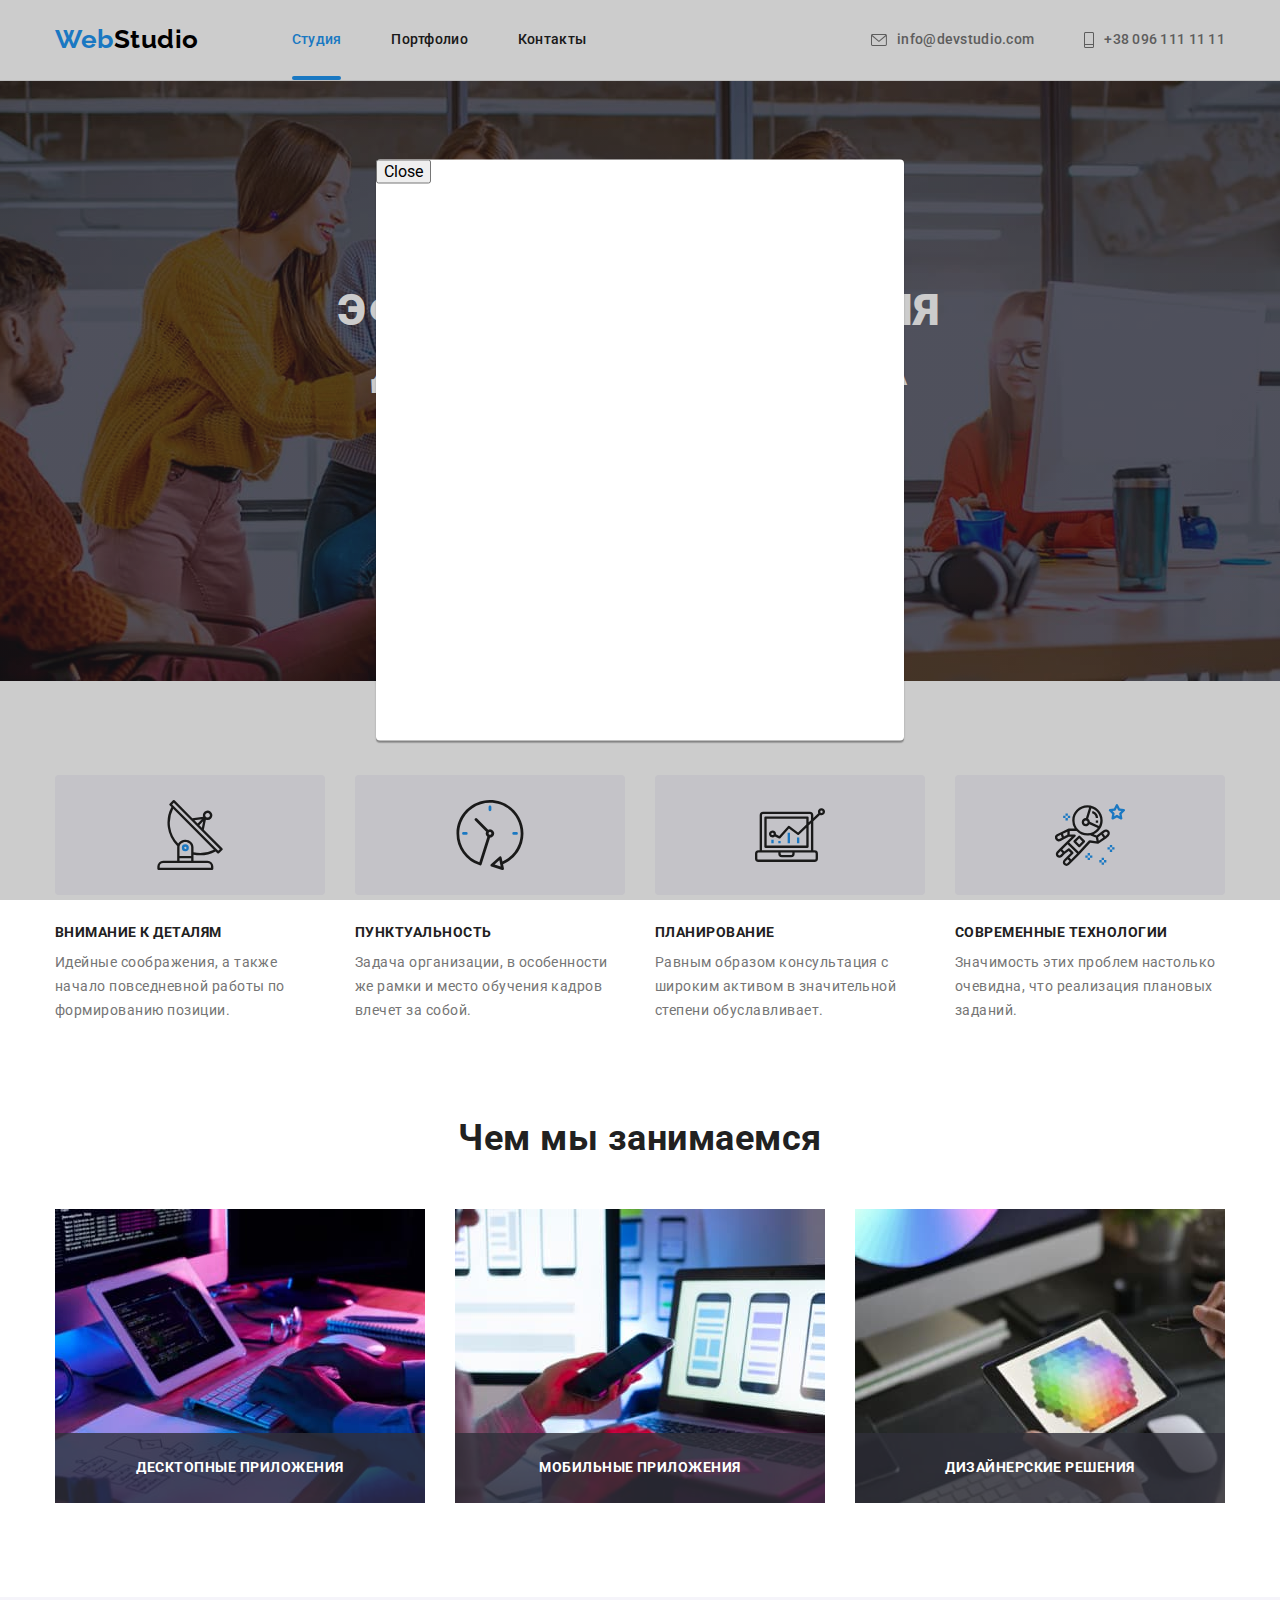
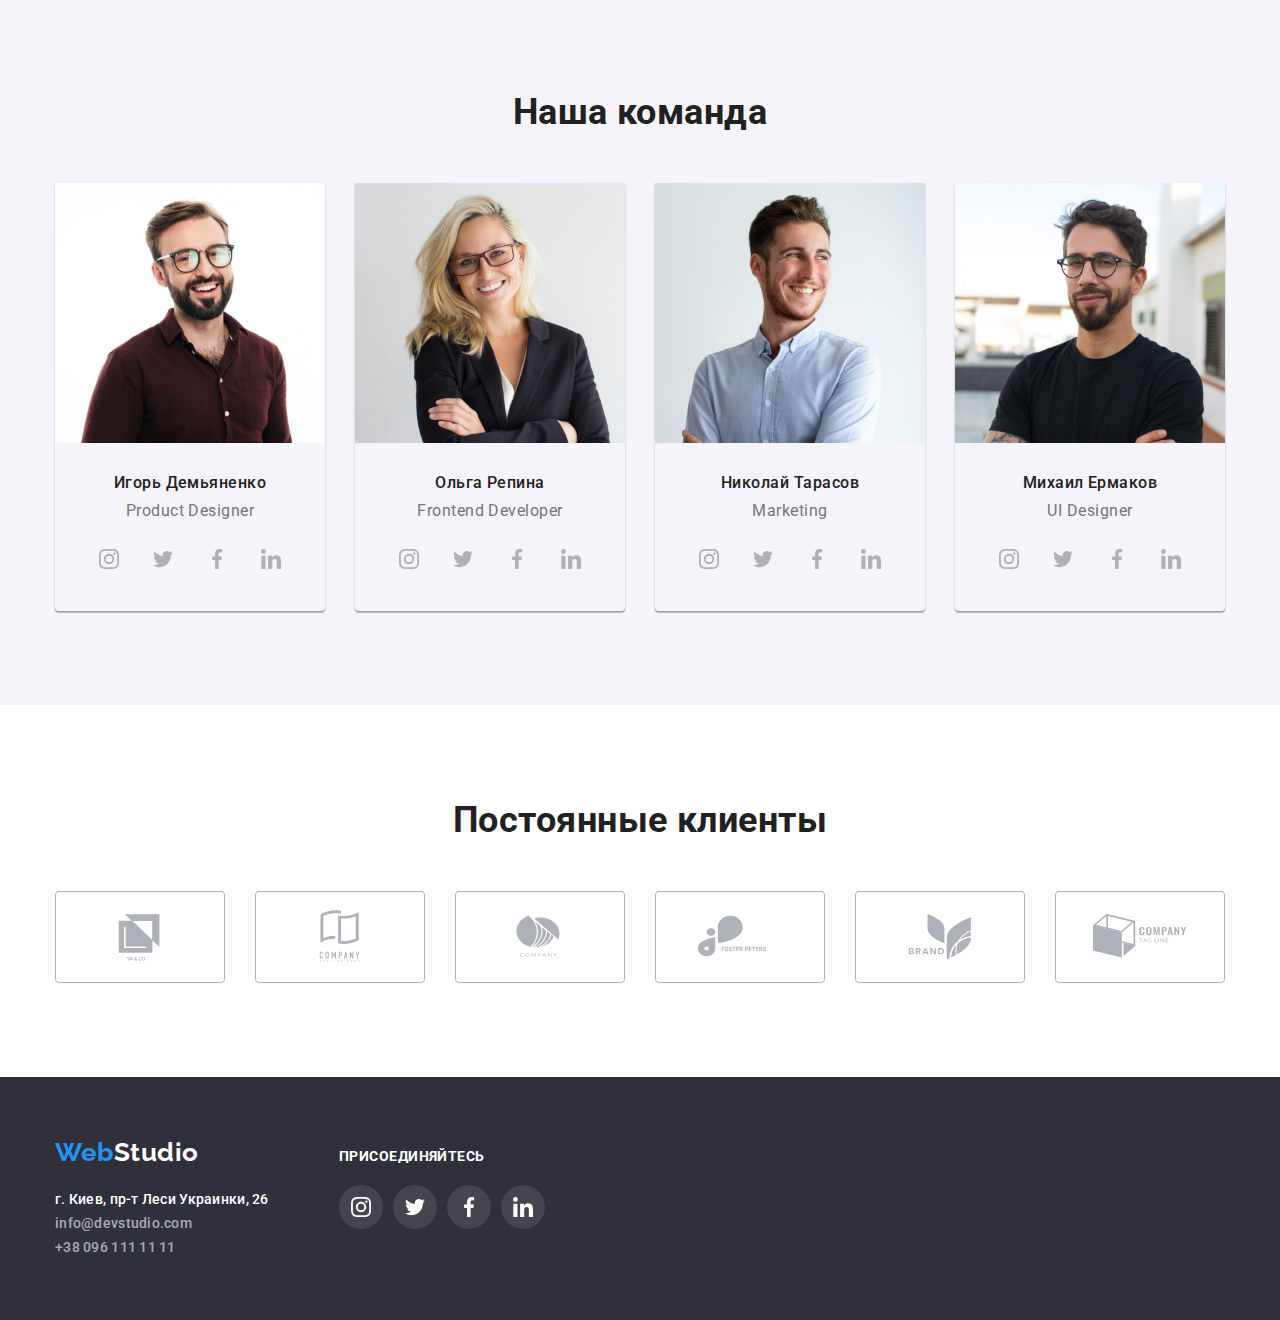
==== commit 75408939: "Модальне вікно" ====
--- a/index.html
+++ b/index.html
@@ -62,7 +62,9 @@
       <section class="hero">
         <div class="container">
           <h1 class="hero-title">Эффективные решения для вашего бизнеса</h1>
-          <button type="button" class="btn hero-btn">Заказать услугу</button>
+          <button type="button" class="btn hero-btn" data-modal-open>
+            Заказать услугу
+          </button>
         </div>
       </section>
       <!-- Our advantages -->
@@ -455,6 +457,11 @@
         </div>
       </div>
     </footer>
+    <div class="backdrop" data-modal>
+      <div class="modal">
+        <button data-modal-close>Close</button>
+      </div>
+    </div>
     <script src="./js/modal.js"></script>
   </body>
 </html>
--- a/css/styles.css
+++ b/css/styles.css
@@ -566,3 +566,58 @@
   font-size: 16px;
   line-height: 1.88;
 }
+.gallery-thumb {
+  position: relative;
+  overflow: hidden;
+}
+.gallery-thumb-text {
+  position: absolute;
+  display: block;
+  top: 0;
+  left: 0;
+  width: 100%;
+  height: 100%;
+  padding: 63px 24px;
+
+  font-size: 18px;
+  line-height: 1.56;
+  color: var(--primary-color);
+  background-color: var(--accent-color);
+
+  transform: translateY(100%);
+  transition: transform 250ms var(--timing-function);
+}
+.gallery-item:hover .gallery-thumb-text {
+  transform: translateY(0);
+}
+
+/* ----------- BACKDROP ------------*/
+.backdrop {
+  position: fixed;
+  top: 0;
+  left: 0;
+  width: 100%;
+  height: 100%;
+
+  background-color: rgba(0, 0, 0, 0.2);
+
+  opacity: 1;
+  transition: opacity 250ms var(--timing-function);
+}
+.backdrop.is-hidden {
+  opacity: 0;
+  pointer-events: none;
+}
+.modal {
+  position: absolute;
+  top: 50%;
+  left: 50%;
+  transform: translate(-50%, -50%);
+
+  min-width: 528px;
+  min-height: 581px;
+  background: var(--primary-bg-color);
+  box-shadow: 0px 1px 3px rgba(0, 0, 0, 0.12), 0px 1px 1px rgba(0, 0, 0, 0.14),
+    0px 2px 1px rgba(0, 0, 0, 0.2);
+  border-radius: 4px;
+}
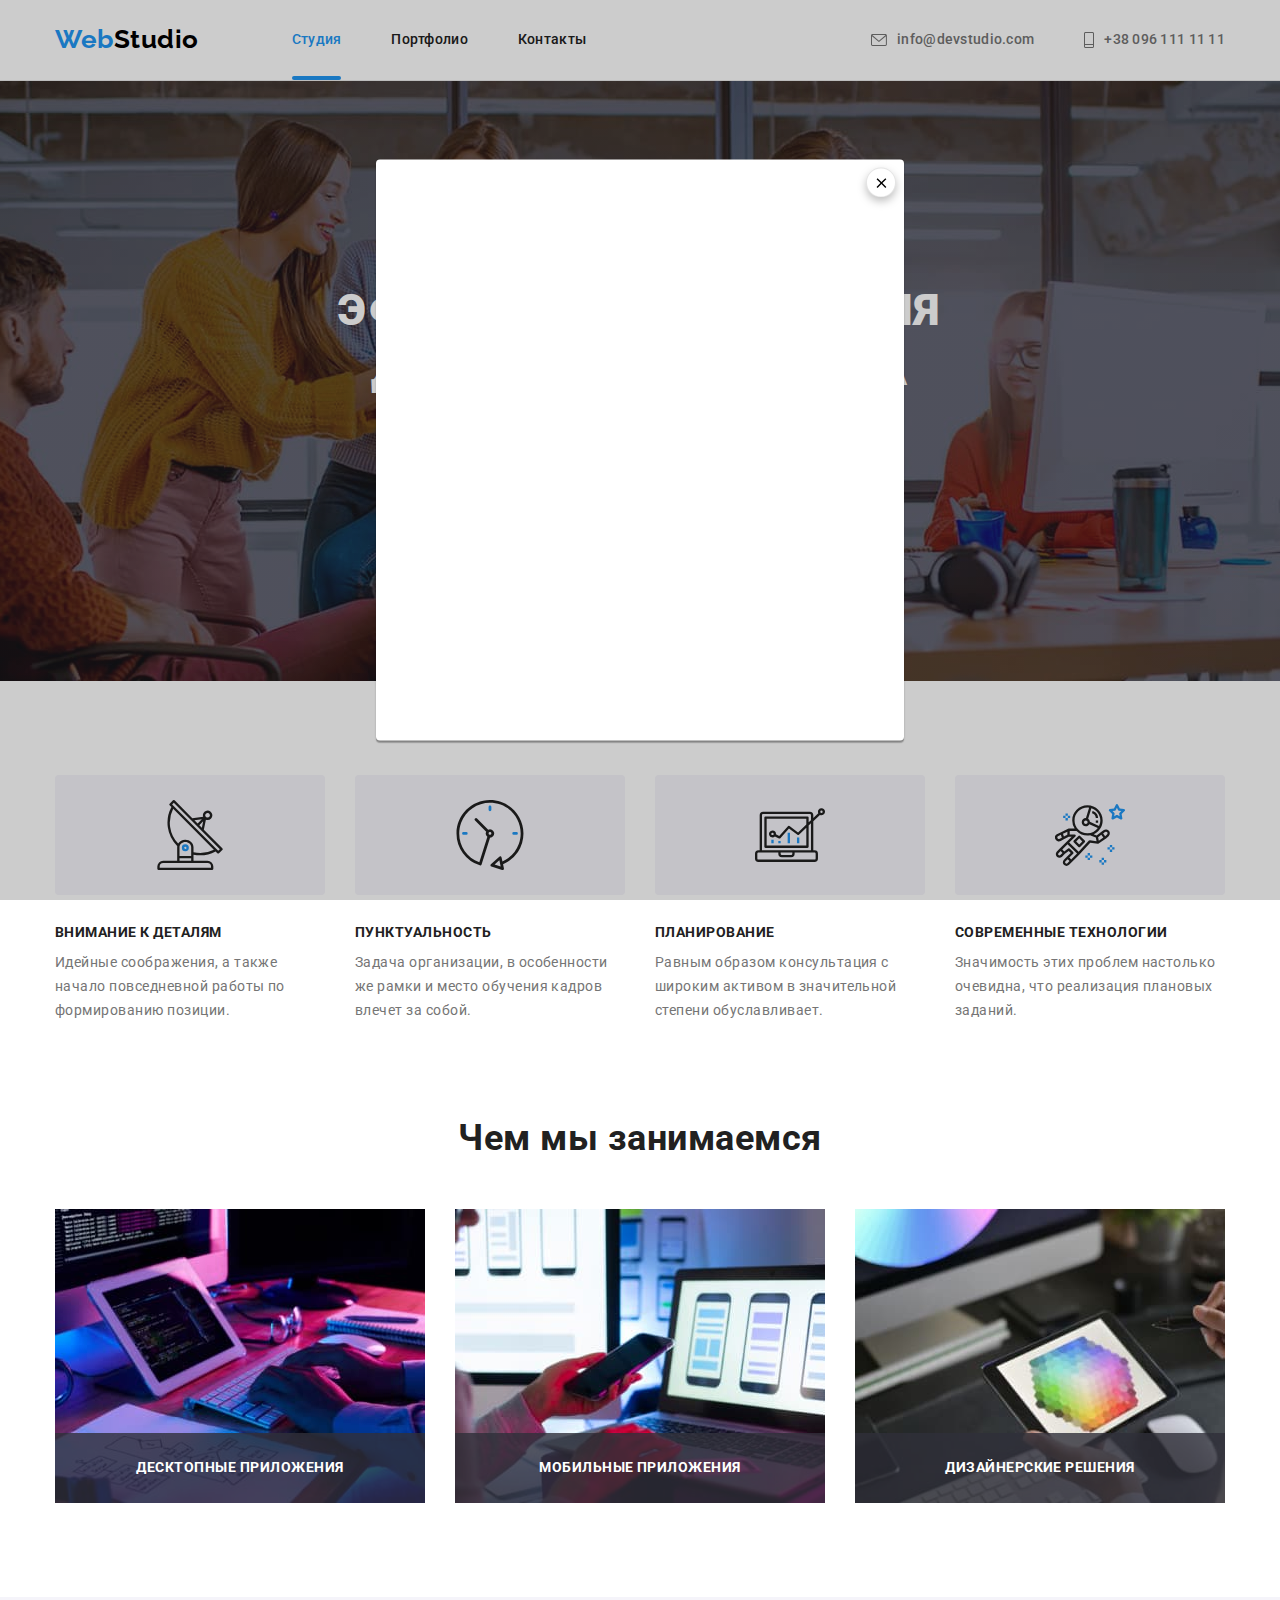
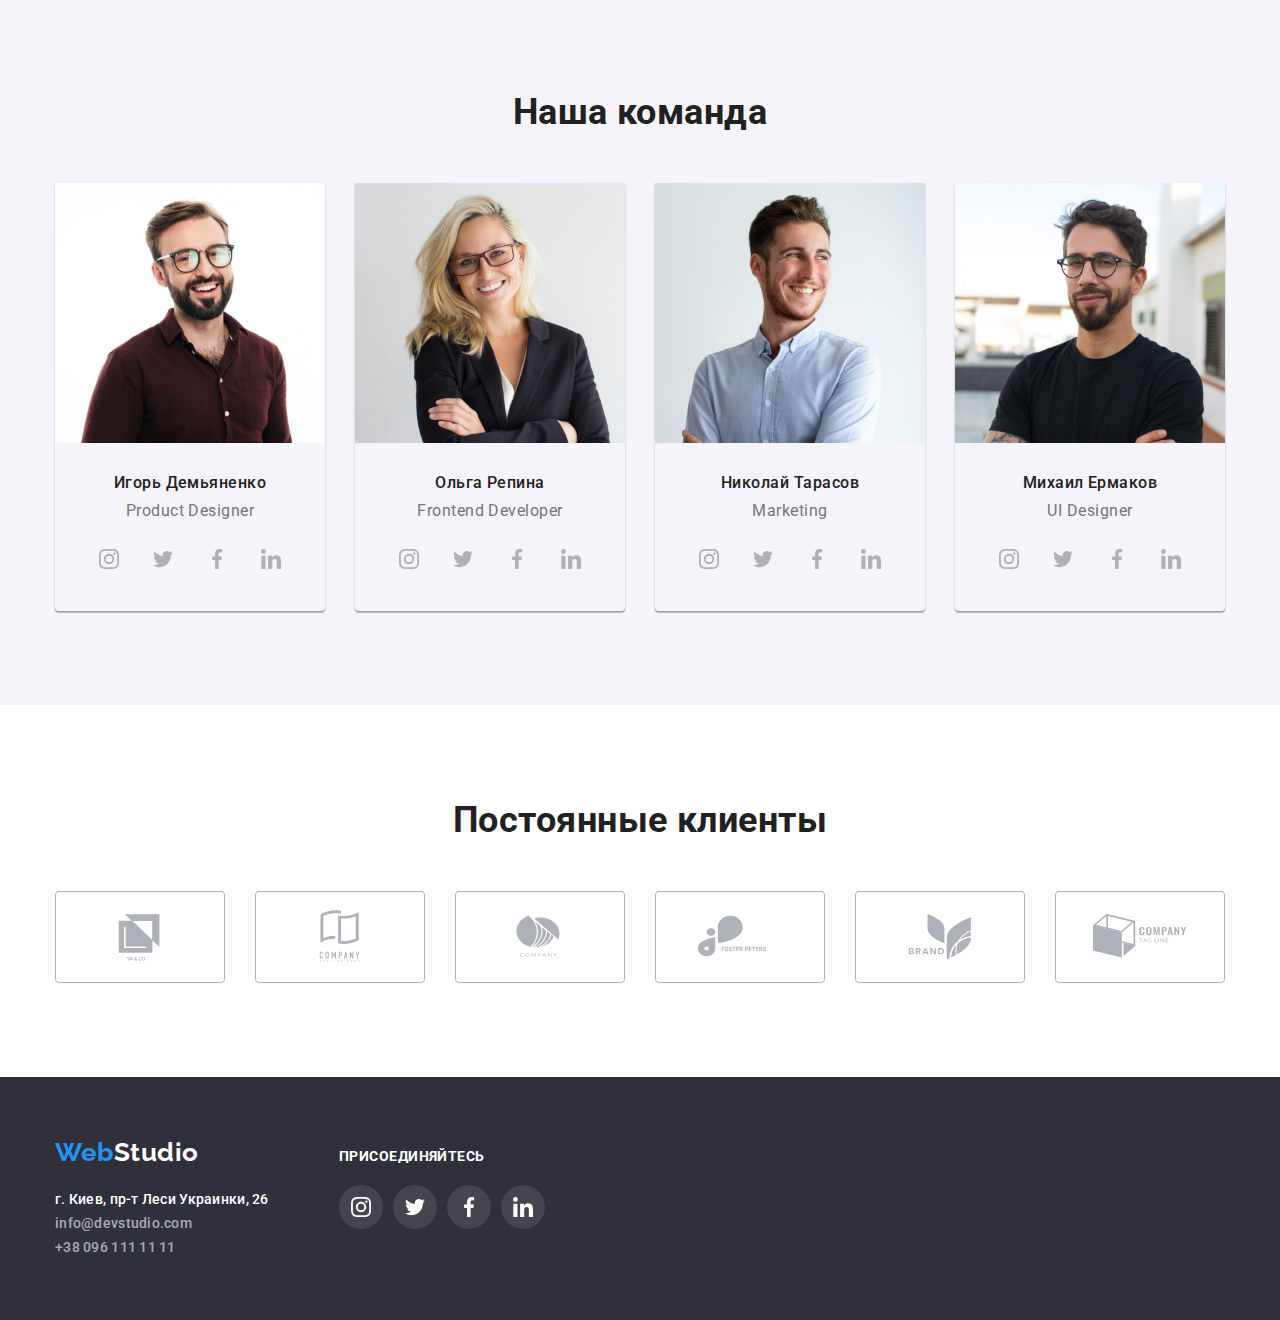
==== commit ea552585: "Готове модальне вікно" ====
--- a/index.html
+++ b/index.html
@@ -459,7 +459,11 @@
     </footer>
     <div class="backdrop" data-modal>
       <div class="modal">
-        <button data-modal-close>Close</button>
+        <button class="btn modal-close" data-modal-close>
+          <svg width="18" height="18">
+            <use href="./images/sprite.svg#icon-close"></use>
+          </svg>
+        </button>
       </div>
     </div>
     <script src="./js/modal.js"></script>
--- a/css/styles.css
+++ b/css/styles.css
@@ -612,12 +612,30 @@
   position: absolute;
   top: 50%;
   left: 50%;
-  transform: translate(-50%, -50%);
 
   min-width: 528px;
   min-height: 581px;
-  background: var(--primary-bg-color);
+
+  background-color: var(--primary-bg-color);
   box-shadow: 0px 1px 3px rgba(0, 0, 0, 0.12), 0px 1px 1px rgba(0, 0, 0, 0.14),
     0px 2px 1px rgba(0, 0, 0, 0.2);
   border-radius: 4px;
-}
+
+  transform: translate(-50%, -50%);
+  transition: transform 250ms var(--timing-function);
+}
+.modal-close {
+  position: absolute;
+  top: 8px;
+  right: 8px;
+  display: flex;
+  width: 30px;
+  height: 30px;
+  padding: 6px;
+  margin: 0;
+
+  filter: drop-shadow(0px 4px 4px rgba(0, 0, 0, 0.25));
+  background: #ffffff;
+  border: 1px solid rgba(0, 0, 0, 0.1);
+  border-radius: 50%;
+}
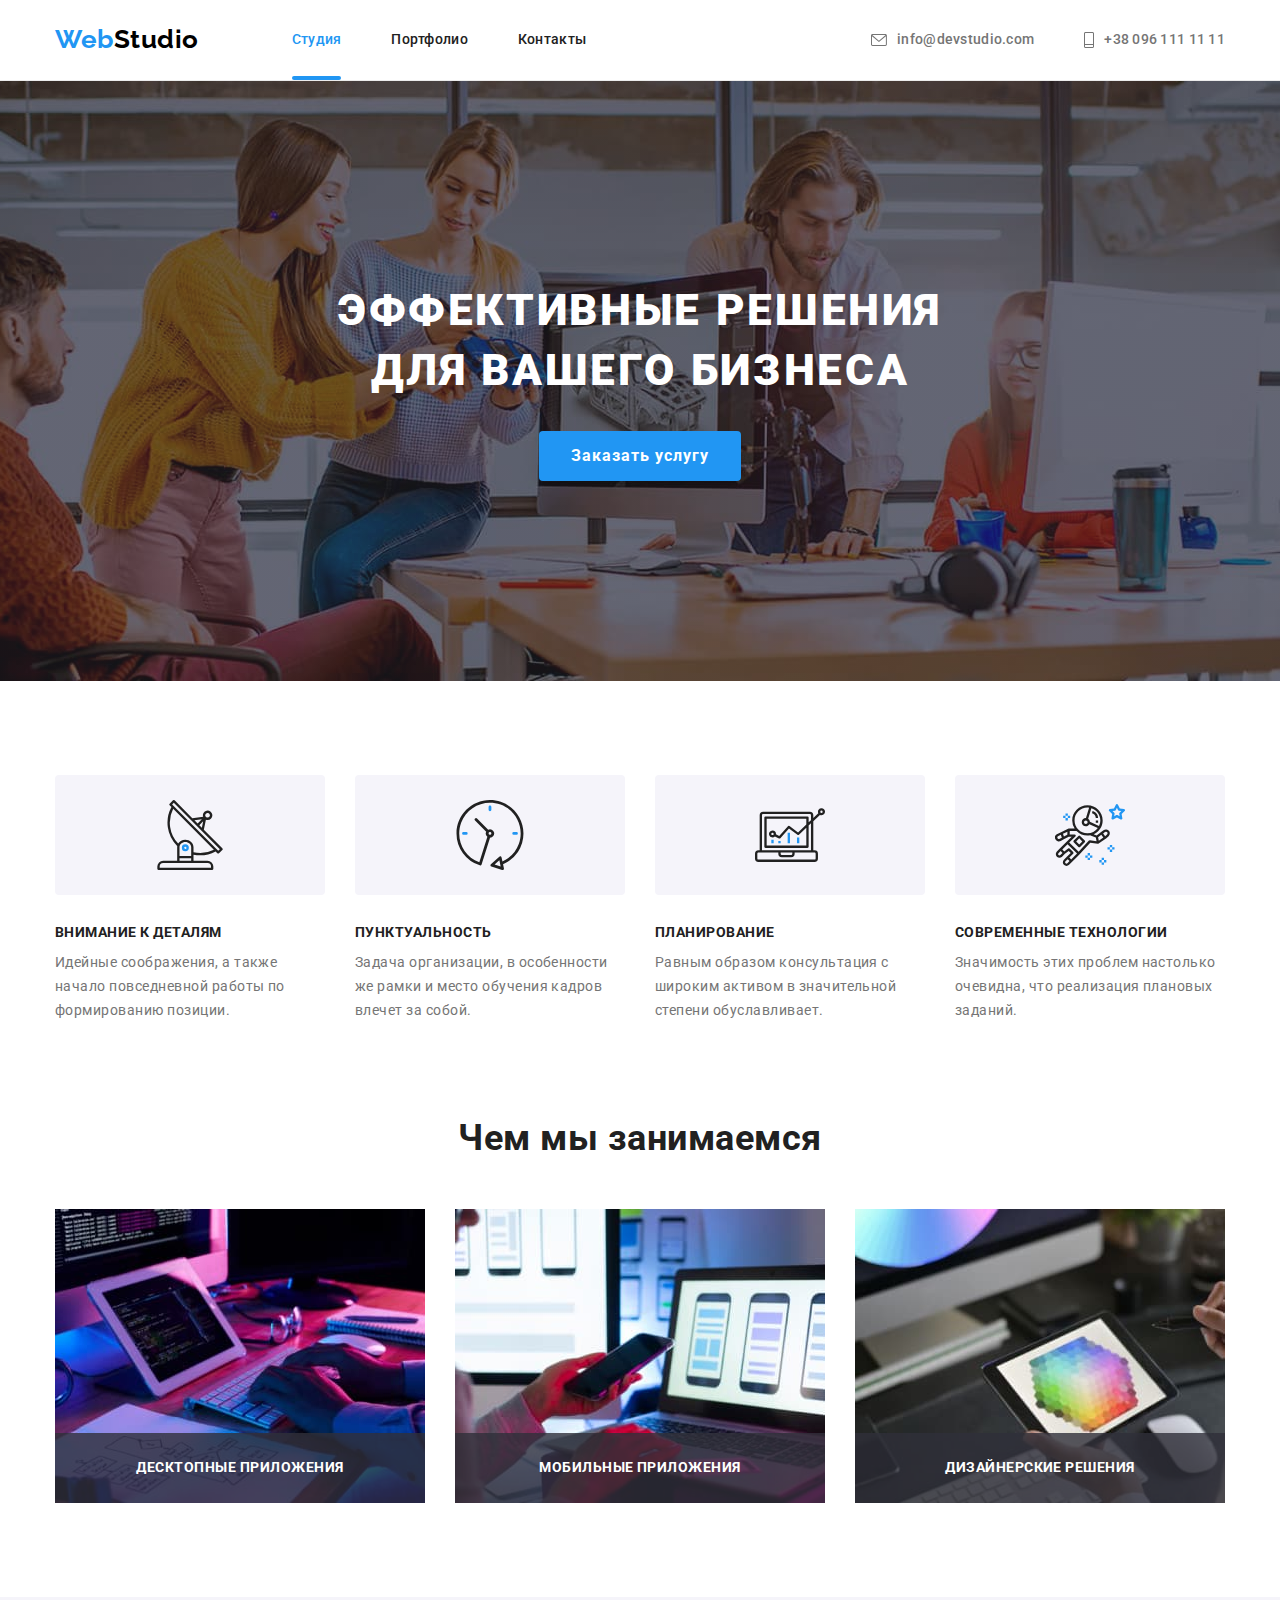
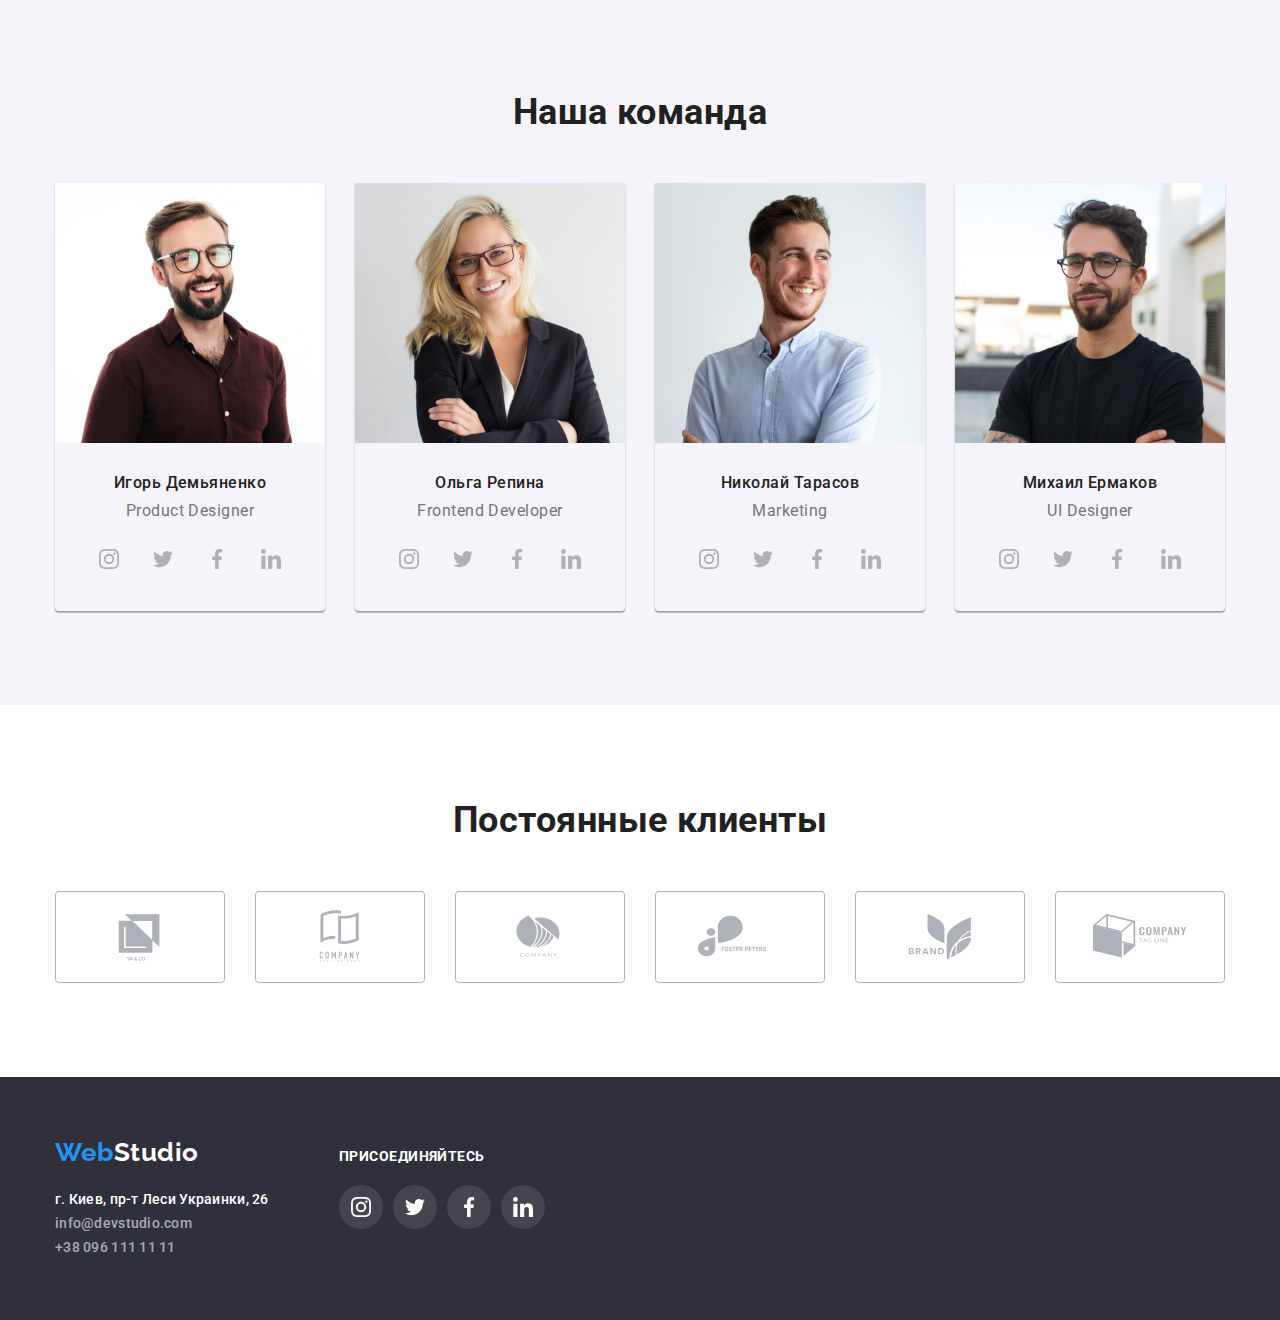
==== commit 8675dfde: "Додано клас до модалки" ====
--- a/index.html
+++ b/index.html
@@ -457,7 +457,7 @@
         </div>
       </div>
     </footer>
-    <div class="backdrop" data-modal>
+    <div class="backdrop is-hidden" data-modal>
       <div class="modal">
         <button class="btn modal-close" data-modal-close>
           <svg width="18" height="18">
